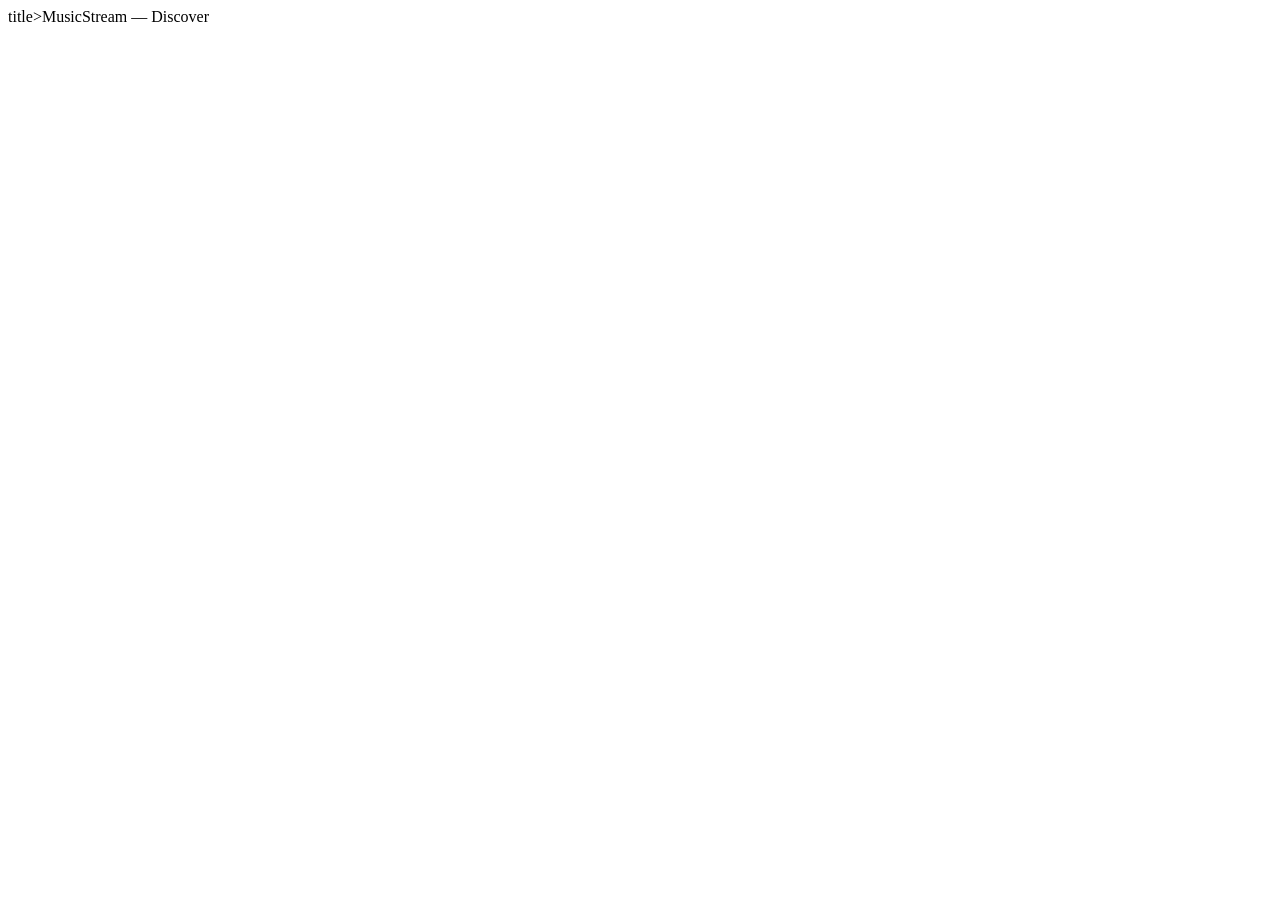
==== index.html @ ba30a706 "Feat: Estructura del head." ====
<!DOCTYPE html>
<html lang="en">
<head>
    <meta charset="UTF-8">
    <meta name="viewport" content="width=device-width, initial-scale=1.0">
    title>MusicStream — Discover</title>
    <link rel="preconnect" href="https://fonts.googleapis.com">
    <link href="https://fonts.googleapis.com/css2?family=Barlow:wght@400;600;700&family=DM+Sans:wght@400;500;600&display=swap" rel="stylesheet">
    <link rel="stylesheet" href="css/main.css">
    <link rel="stylesheet" href="css/layout.css">
    <link rel="stylesheet" href="css/components.css">
    <link rel="stylesheet" href="css/views/store.css">

    <meta name="description" content="Discover new music, albums, and artists on MusicStream. Explore curated playlists, trending tracks, and personalized recommendations to find your next favorite song.">
    <meta name="keywords" content="music discovery, new music, albums, artists, playlists, trending tracks, personalized recommendations">
    <meta name="author" content="Daniel Borja">
    
</head>
<body>
    
</body>
</html>
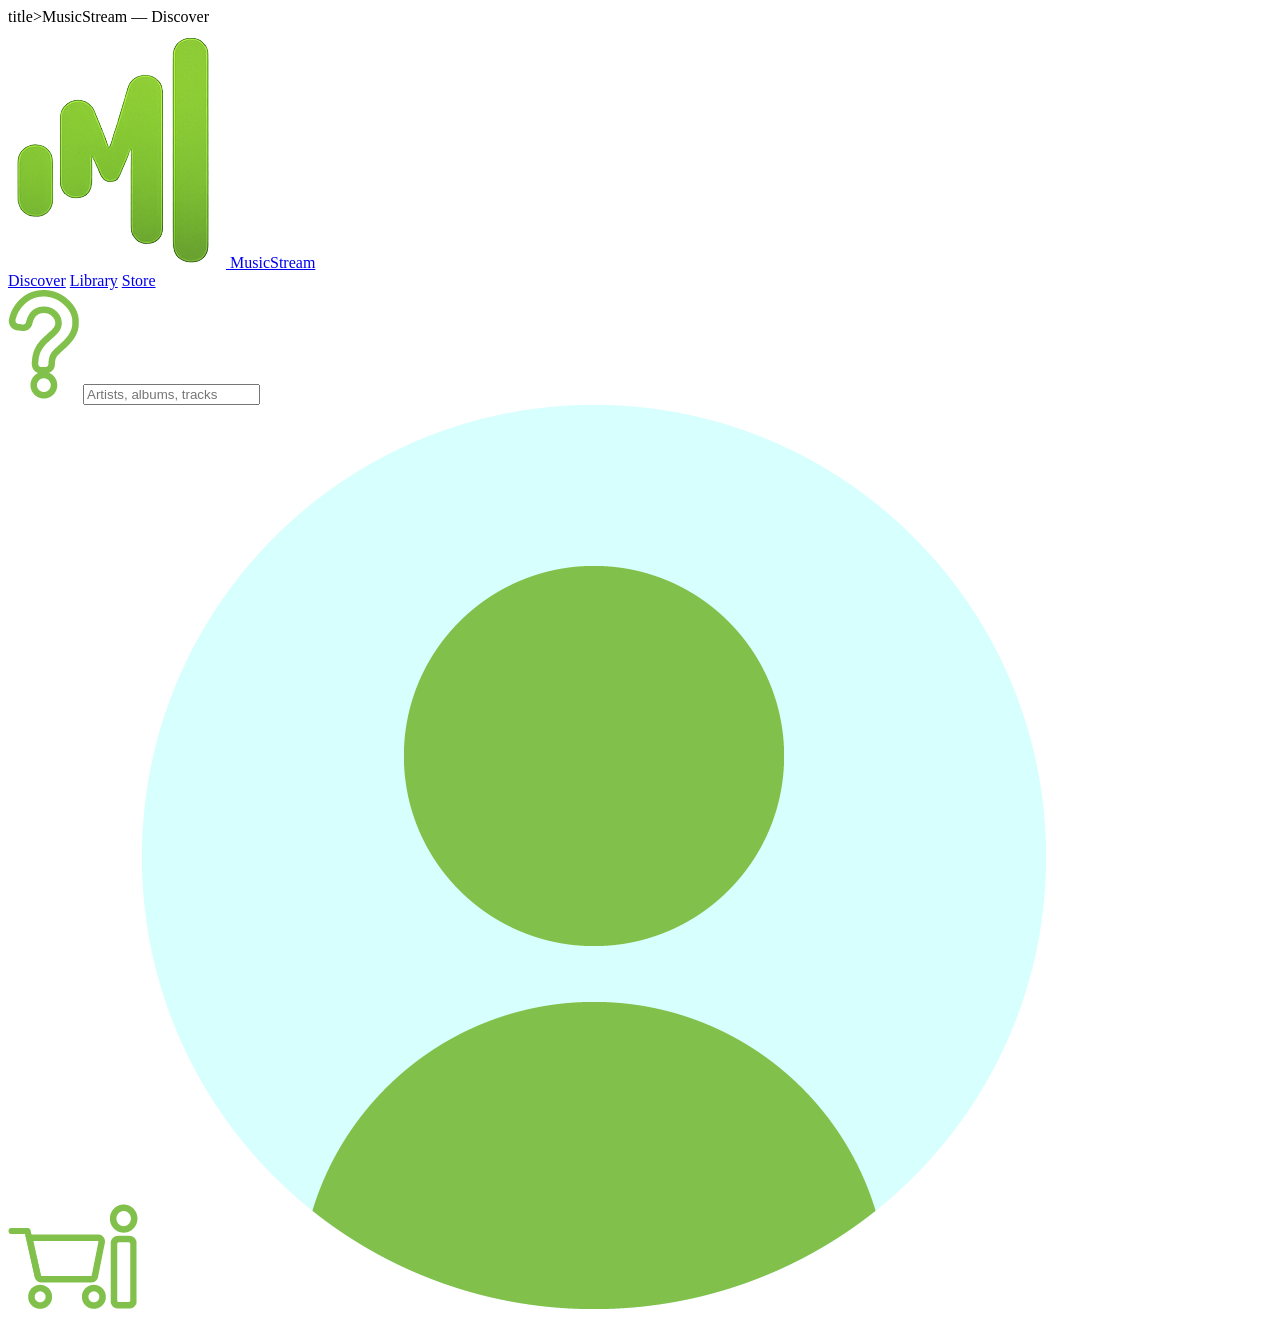
==== commit 183a2df7: "Feat: NavBar con links" ====
--- a/index.html
+++ b/index.html
@@ -14,9 +14,33 @@
     <meta name="description" content="Discover new music, albums, and artists on MusicStream. Explore curated playlists, trending tracks, and personalized recommendations to find your next favorite song.">
     <meta name="keywords" content="music discovery, new music, albums, artists, playlists, trending tracks, personalized recommendations">
     <meta name="author" content="Daniel Borja">
-    
+
 </head>
 <body>
     
+    <!-- NAVBAR -->
+    <header>
+    <nav class="navbar">
+      <a href="index.html" class="navbar-logo">
+        <img src="assets/img/logoMS.png" alt="MusicStream Logo">
+        MusicStream
+      </a>
+      <div class="navbar-links">
+        <a href="index.html" class="active">Discover</a>
+        <a href="album-detail.html">Library</a>
+        <a href="cart.html">Store</a>
+      </div>
+      <div class="navbar-actions">
+        <div class="search-bar">
+          <img src="assets/icons/NAV-SEARCH.png" alt="Search">
+          <input type="text" placeholder="Artists, albums, tracks">
+        </div>
+        <a href="cart.html"><img src="assets/icons/NAV-CART.png" alt="Cart"></a>
+        <img src="assets/icons/NAV-NOTIFICATION.png" alt="Notifications">
+        <img src="assets/img/PROFILEPICTURE.png" alt="Profile" class="avatar">
+      </div>
+    </nav>
+  </header>
+
 </body>
 </html>
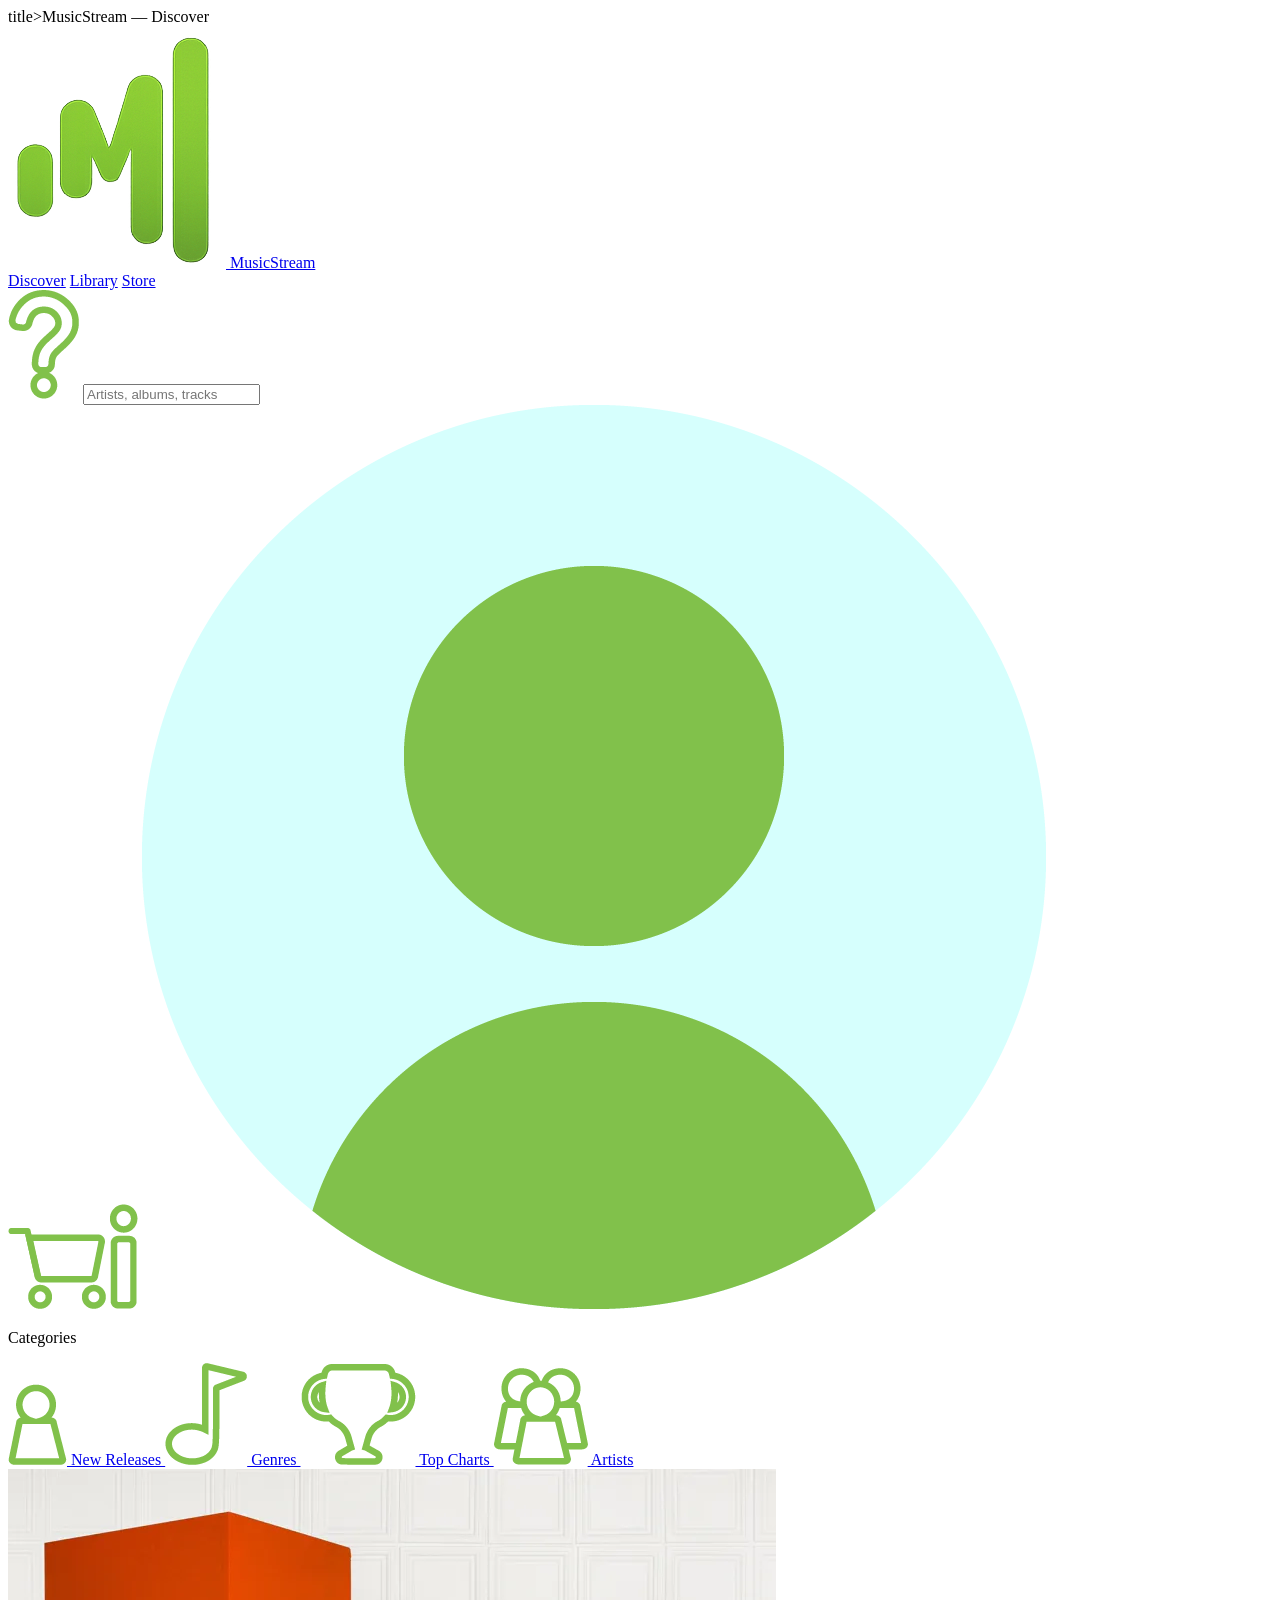
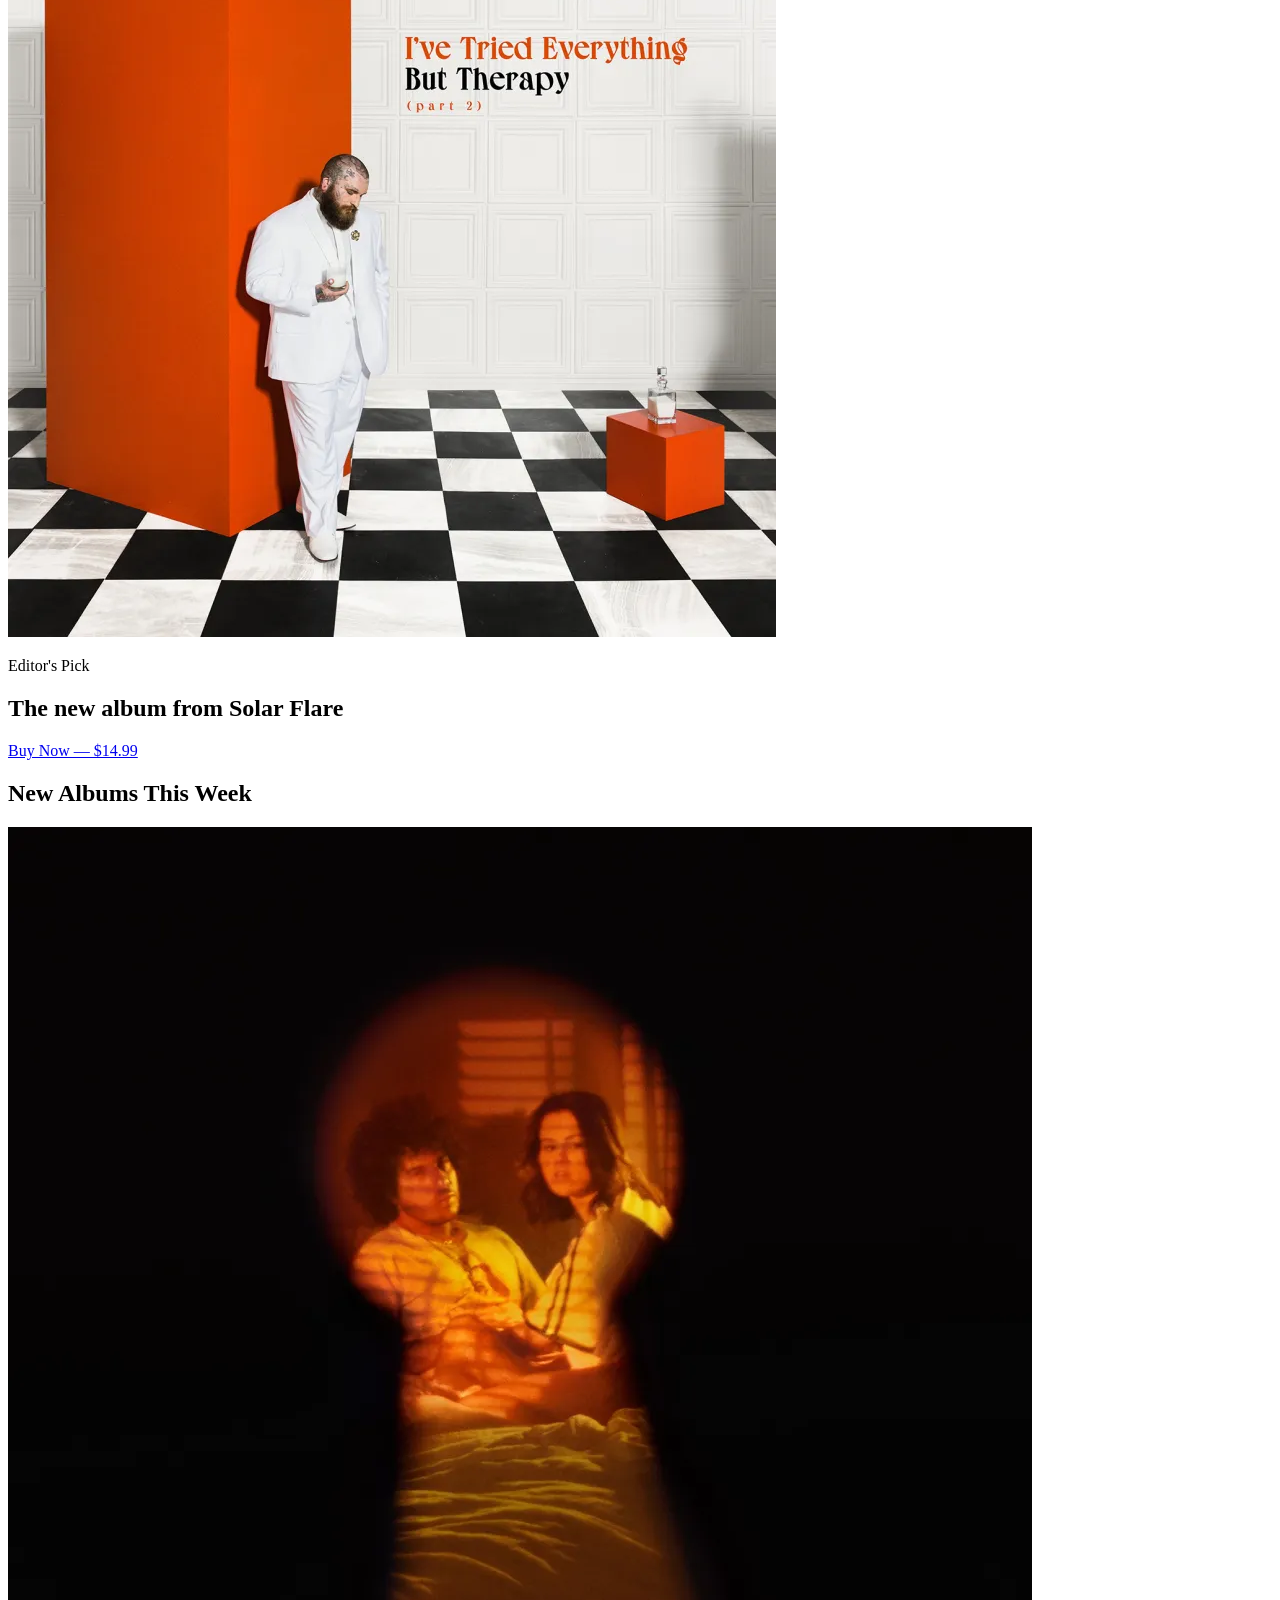
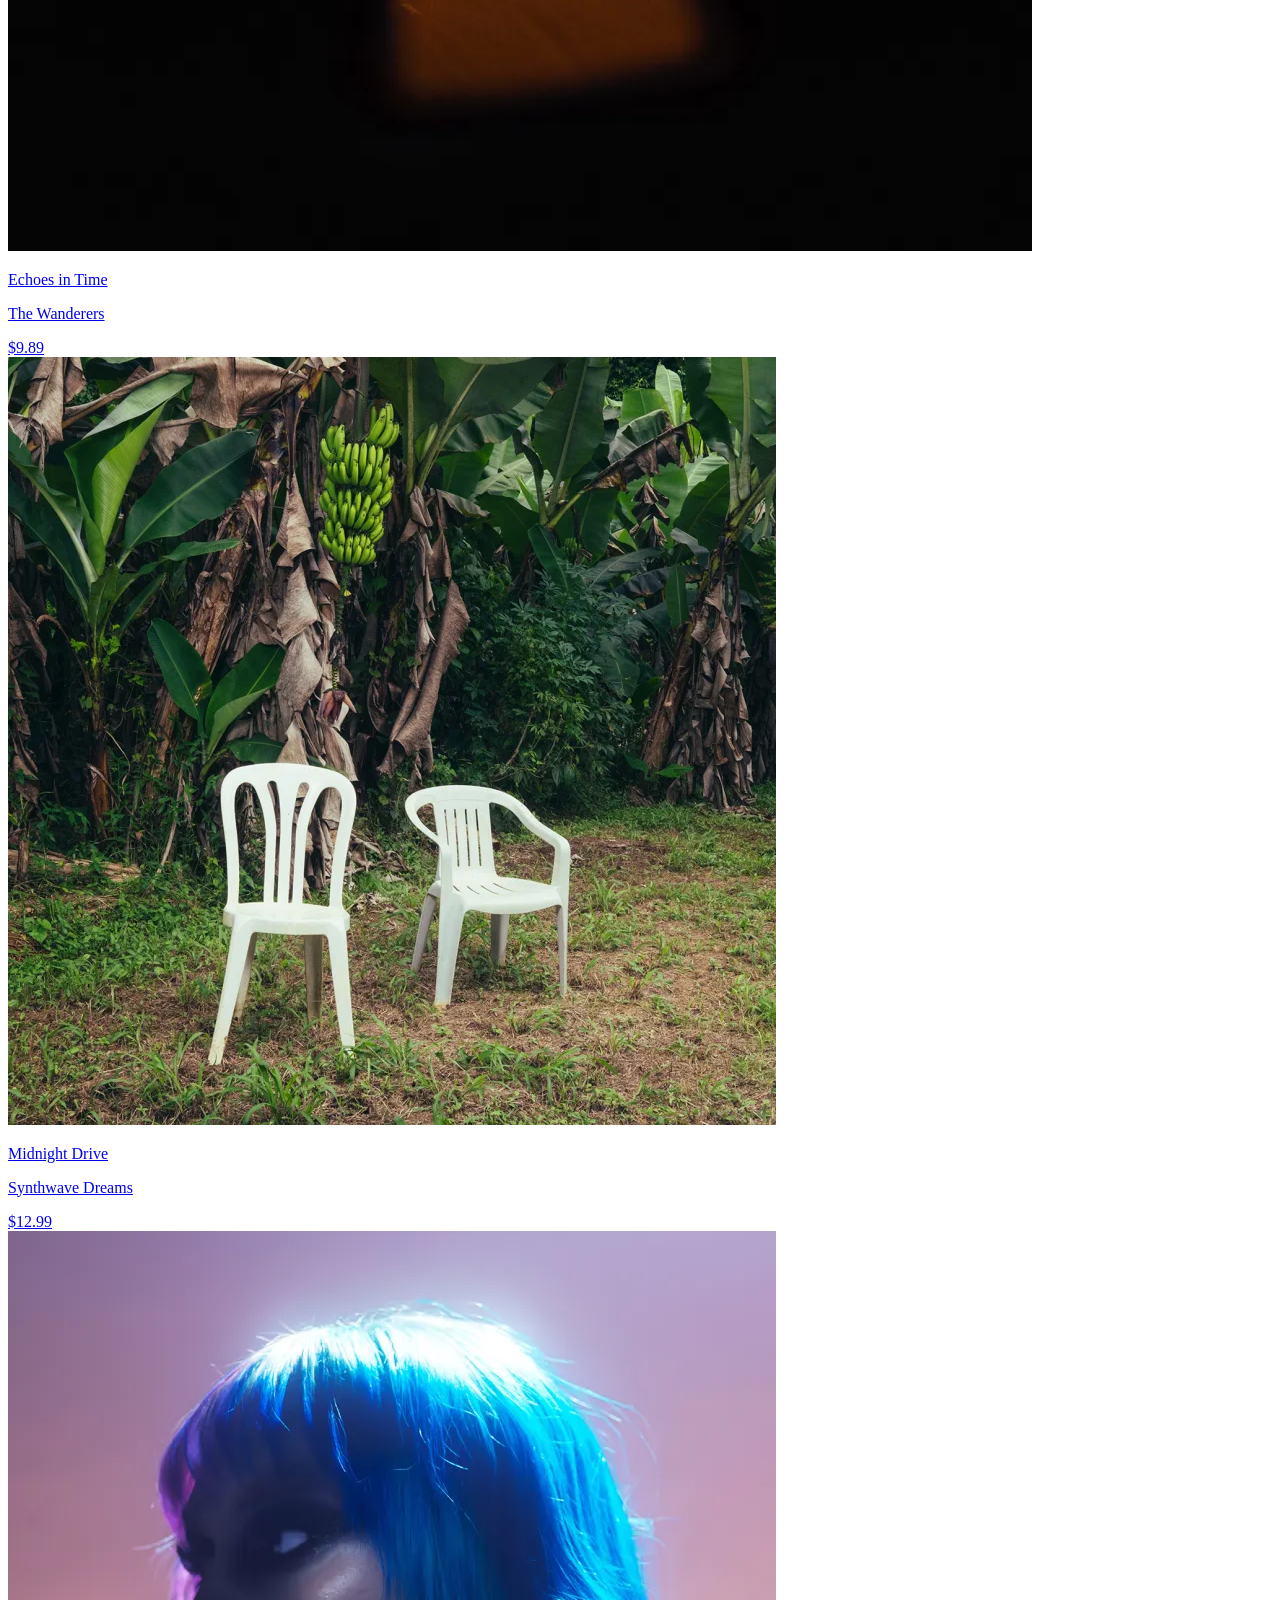
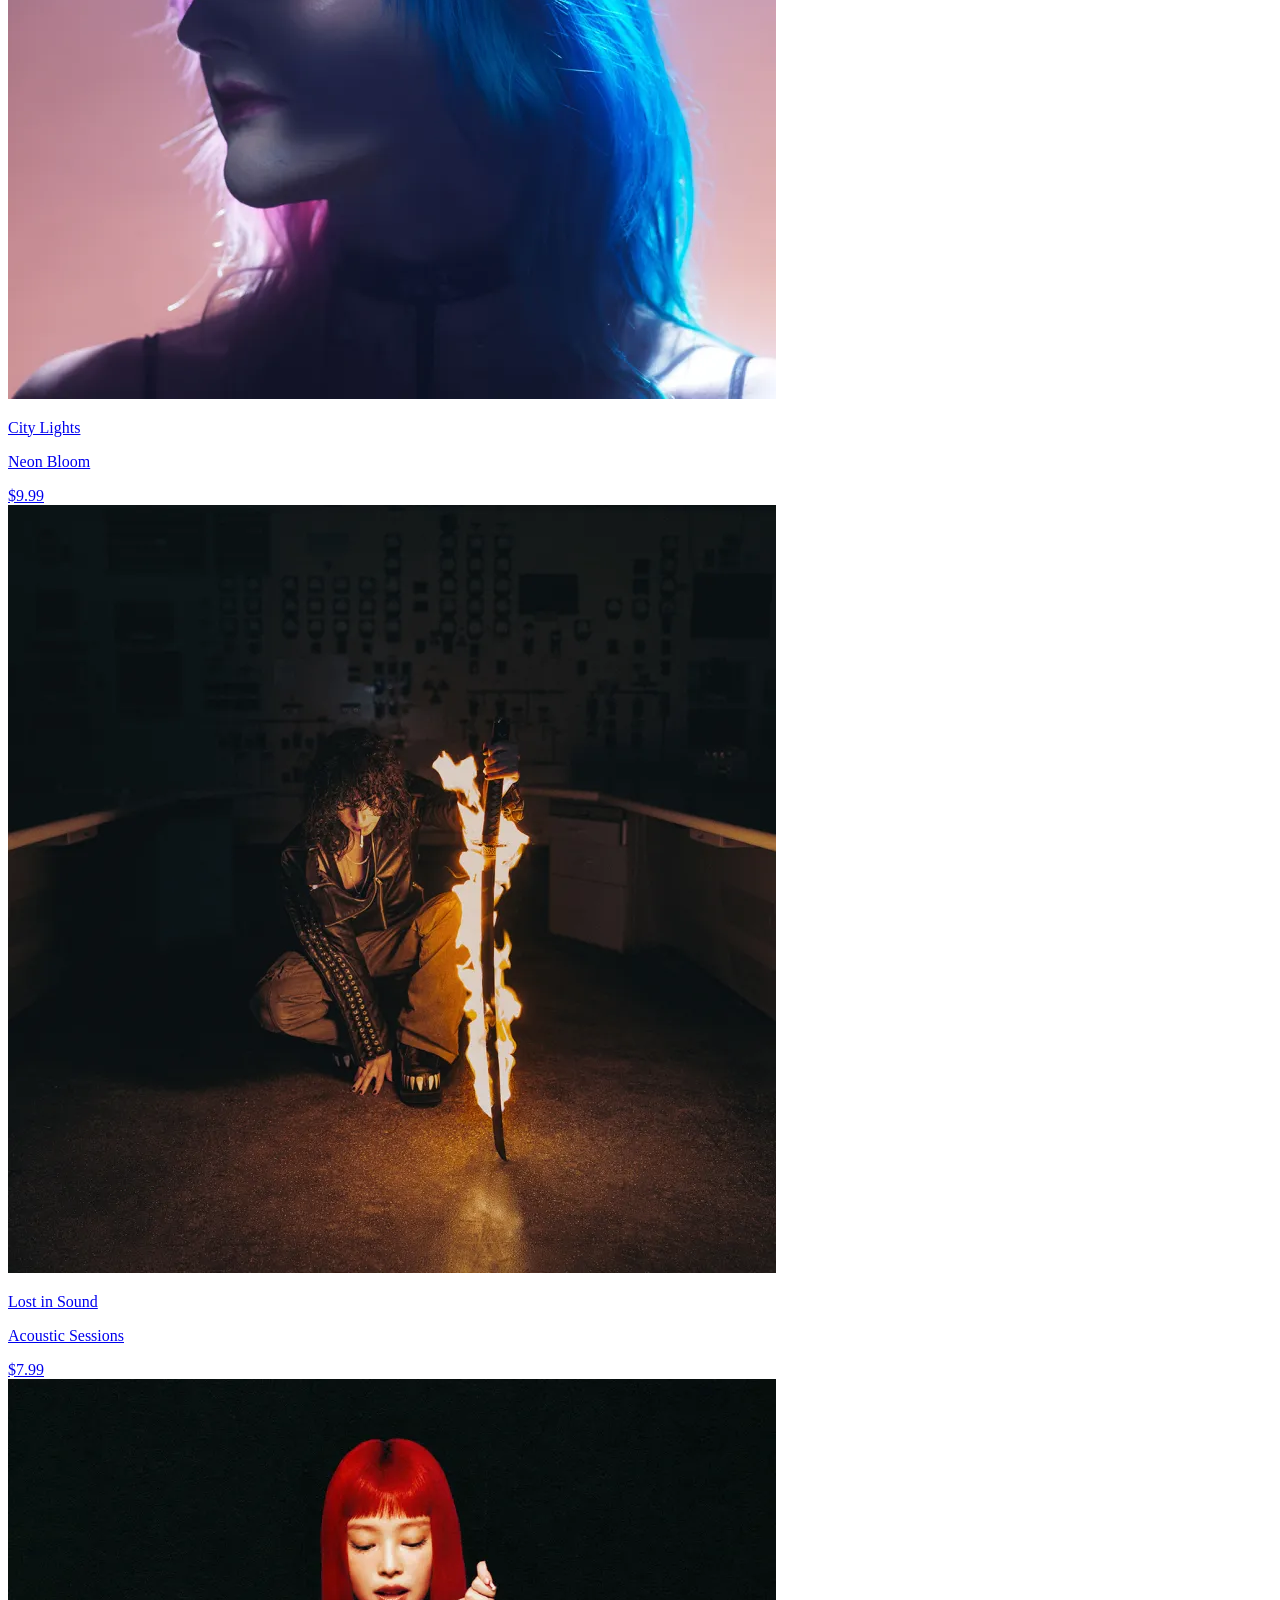
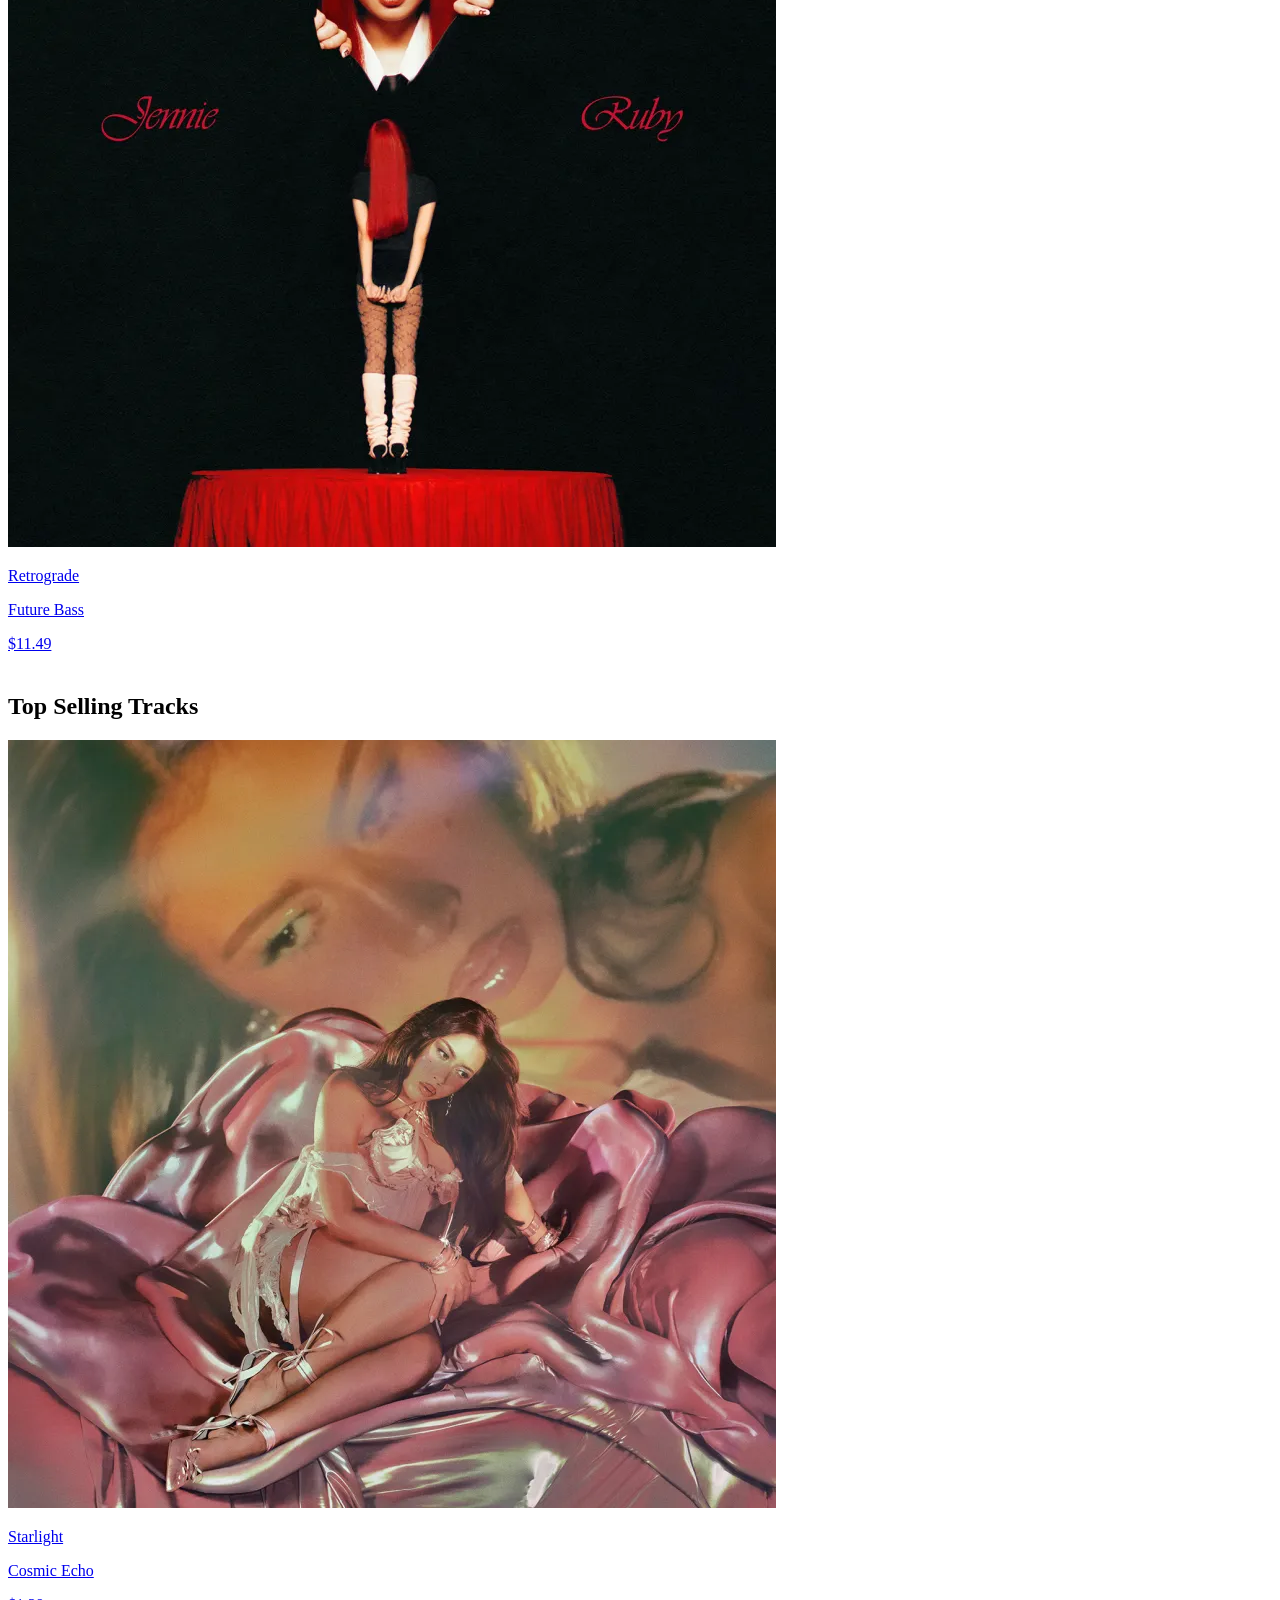
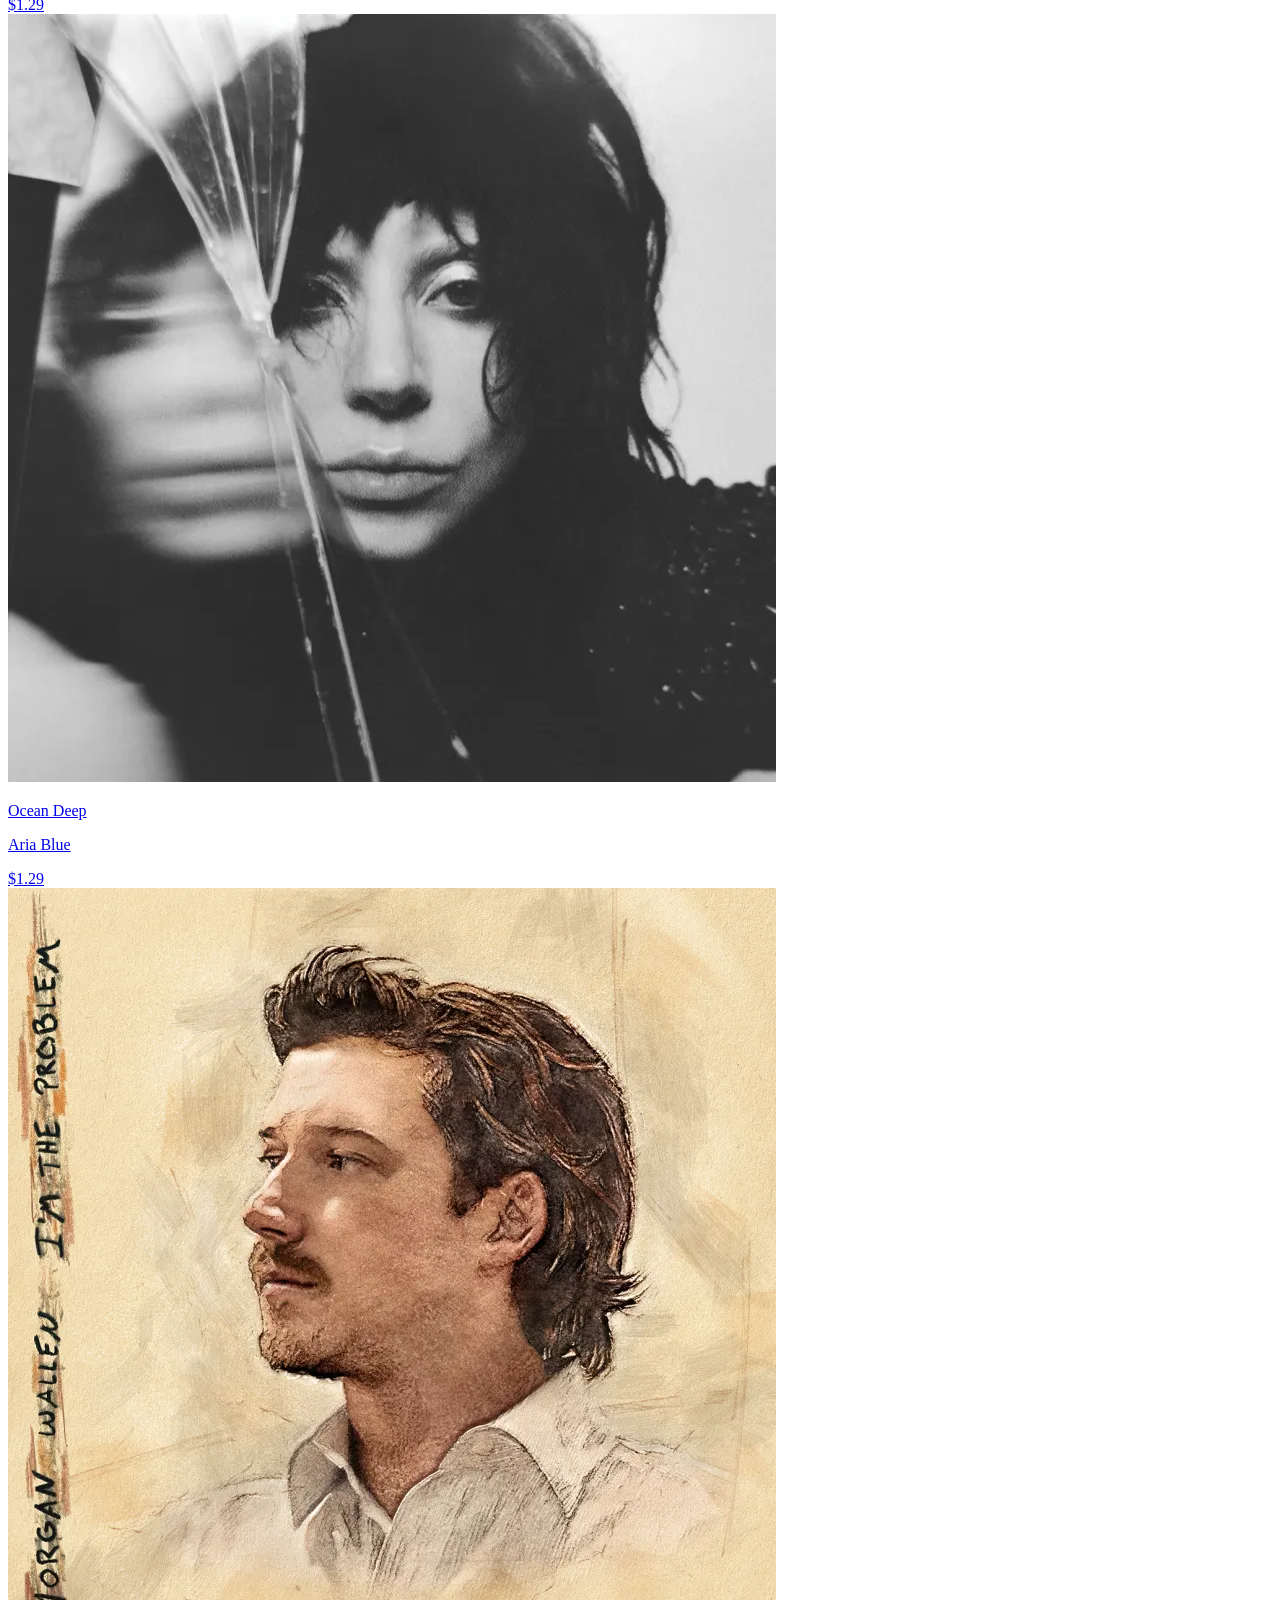
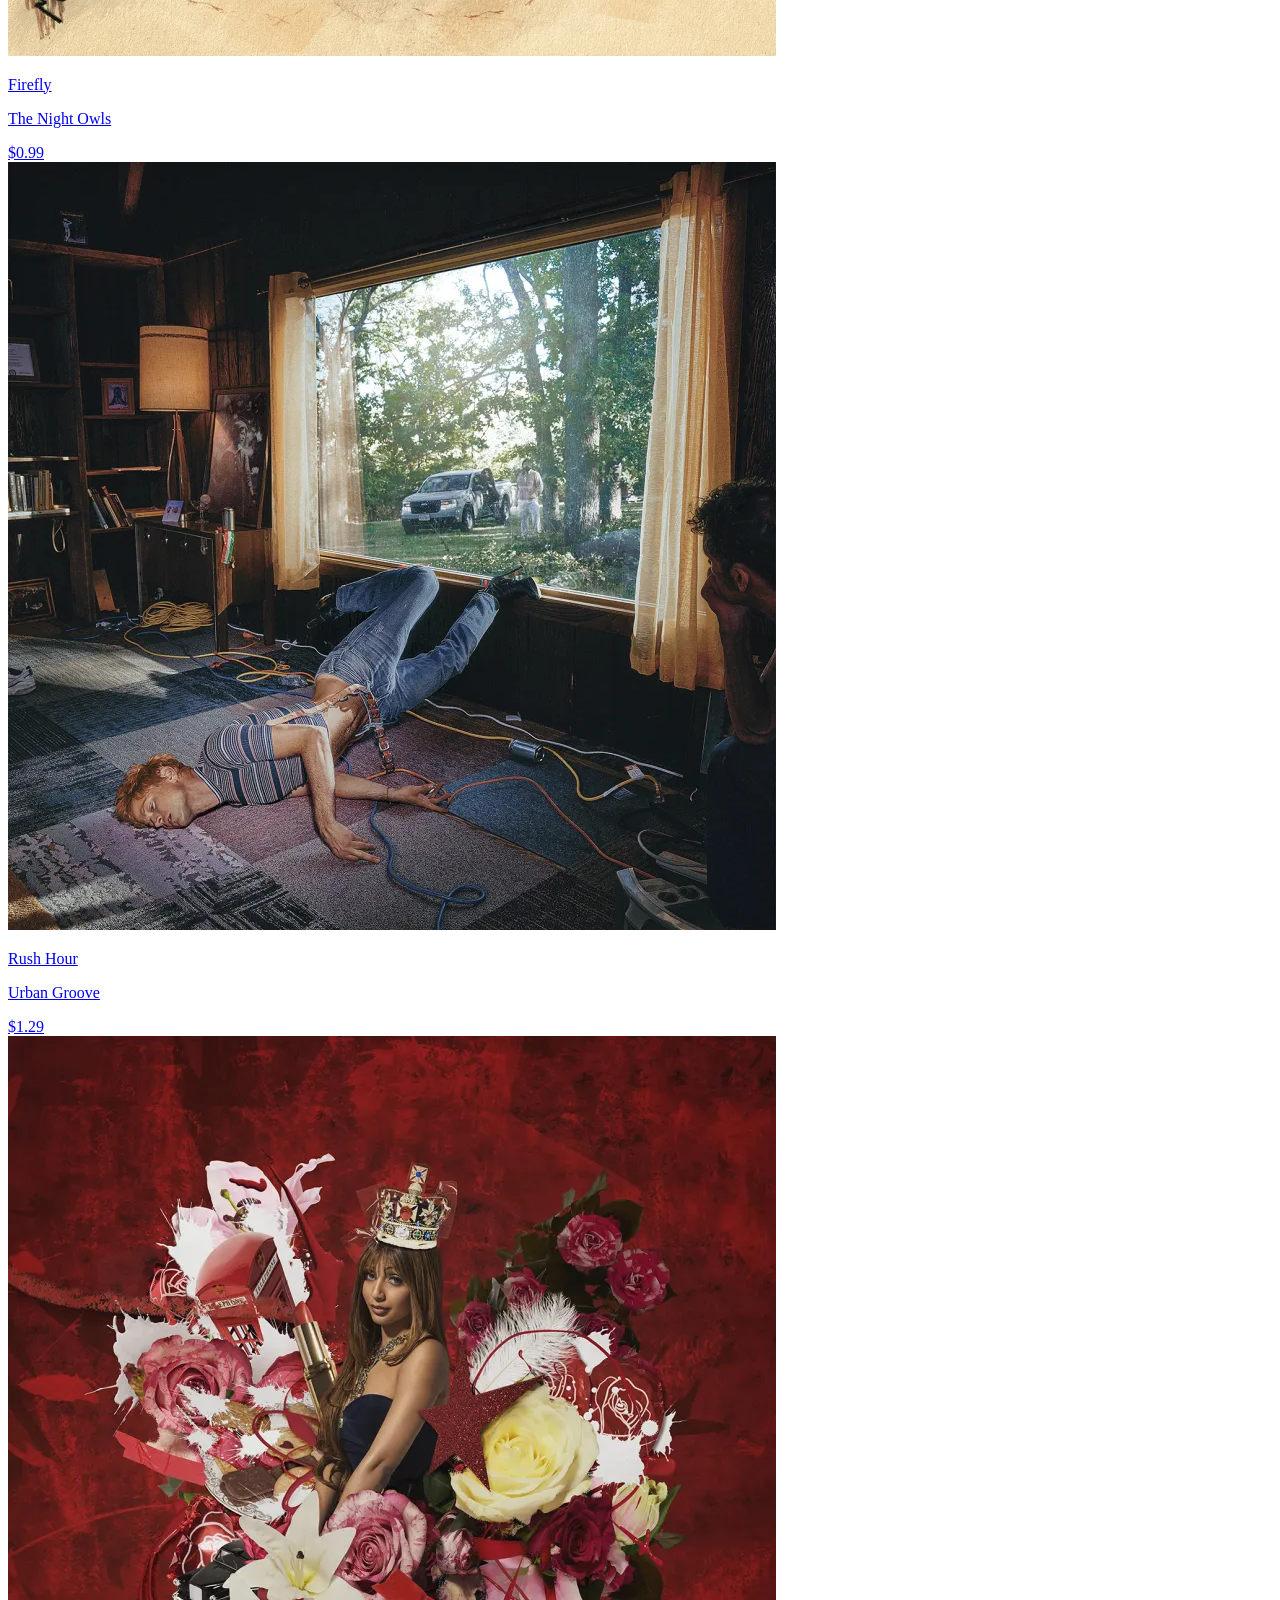
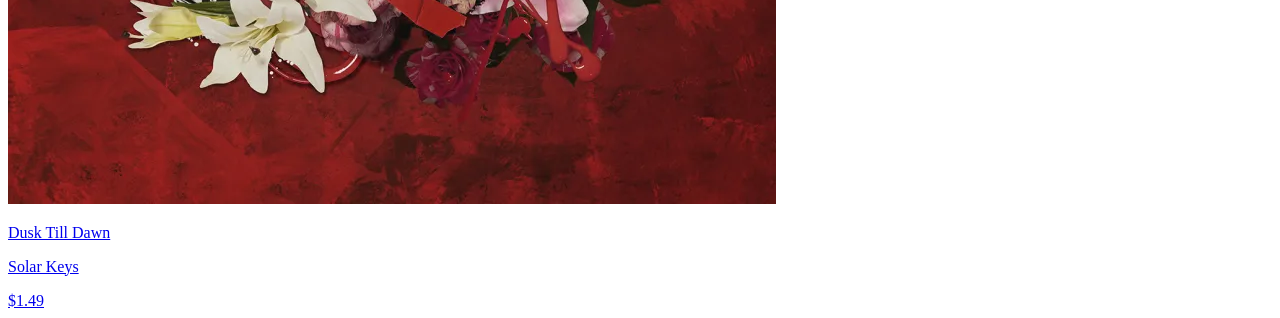
==== commit 13d1b714: "Feat: main content" ====
--- a/index.html
+++ b/index.html
@@ -40,7 +40,152 @@
         <img src="assets/img/PROFILEPICTURE.png" alt="Profile" class="avatar">
       </div>
     </nav>
-  </header>
+    </header>
 
+  <!-- PAGE WRAPPER -->
+  <div class="page-wrapper">
+
+    <!-- SIDEBAR -->
+    <aside class="sidebar">
+      <p class="sidebar-label">Categories</p>
+      <a href="index.html" class="sidebar-item active">
+        <img src="assets/icons/SIDE-NEW.png" alt="">
+        New Releases
+      </a>
+      <a href="album-detail.html" class="sidebar-item">
+        <img src="assets/icons/SIDE-GENRES.png">
+        Genres
+      </a>
+      <a href="player.html" class="sidebar-item">
+        <img src="assets/icons/SIDE-TOP.png">
+        Top Charts
+      </a>
+      <a href="cart.html" class="sidebar-item">
+        <img src="assets/icons/SIDE-ARTIST.png">
+        Artists
+      </a>
+    </aside>
+
+    <!-- MAIN CONTENT -->
+    <main class="page-content">
+
+      <!-- HERO BANNER -->
+      <section class="hero">
+        <img src="assets/img/cover-11.jpg" alt="Solar Flare" class="hero-bg-img">
+        <div class="hero-content">
+          <p class="hero-label">Editor's Pick</p>
+          <h1 class="hero-title">The new album from Solar Flare</h1>
+          <a href="album-detail.html" class="btn btn-primary">Buy Now — $14.99</a>
+        </div>
+      </section>
+
+      <!-- NEW ALBUMS THIS WEEK -->
+      <section>
+        <h2 class="section-title">New Albums This Week</h2>
+        <div class="albums-grid">
+
+          <a href="album-detail.html" class="album-card">
+            <img src="assets/img/cover-1.jpg" alt="Echoes in Time" class="album-card-cover">
+            <div class="album-card-info">
+              <p class="album-card-title">Echoes in Time</p>
+              <p class="album-card-artist">The Wanderers</p>
+              <span class="album-card-price">$9.89</span>
+            </div>
+          </a>
+
+          <a href="album-detail.html" class="album-card">
+            <img src="assets/img/cover-2.jpg" alt="Midnight Drive" class="album-card-cover">
+            <div class="album-card-info">
+              <p class="album-card-title">Midnight Drive</p>
+              <p class="album-card-artist">Synthwave Dreams</p>
+              <span class="album-card-price">$12.99</span>
+            </div>
+          </a>
+
+          <a href="album-detail.html" class="album-card">
+            <img src="assets/img/cover-3.jpg" alt="City Lights" class="album-card-cover">
+            <div class="album-card-info">
+              <p class="album-card-title">City Lights</p>
+              <p class="album-card-artist">Neon Bloom</p>
+              <span class="album-card-price">$9.99</span>
+            </div>
+          </a>
+
+          <a href="album-detail.html" class="album-card">
+            <img src="assets/img/cover-4.jpg" alt="Lost in Sound" class="album-card-cover">
+            <div class="album-card-info">
+              <p class="album-card-title">Lost in Sound</p>
+              <p class="album-card-artist">Acoustic Sessions</p>
+              <span class="album-card-price">$7.99</span>
+            </div>
+          </a>
+
+          <a href="album-detail.html" class="album-card">
+            <img src="assets/img/cover-5.jpg" alt="Retrograde" class="album-card-cover">
+            <div class="album-card-info">
+              <p class="album-card-title">Retrograde</p>
+              <p class="album-card-artist">Future Bass</p>
+              <span class="album-card-price">$11.49</span>
+            </div>
+          </a>
+
+        </div>
+      </section>
+
+      <!-- TOP SELLING TRACKS -->
+      <section style="margin-top: 40px;">
+        <h2 class="section-title">Top Selling Tracks</h2>
+        <div class="tracks-grid">
+
+          <a href="album-detail.html" class="album-card">
+            <img src="assets/img/cover-6.jpg" alt="Starlight" class="album-card-cover">
+            <div class="album-card-info">
+              <p class="album-card-title">Starlight</p>
+              <p class="album-card-artist">Cosmic Echo</p>
+              <span class="album-card-price">$1.29</span>
+            </div>
+          </a>
+
+          <a href="album-detail.html" class="album-card">
+            <img src="assets/img/cover-7.jpg" alt="Ocean Deep" class="album-card-cover">
+            <div class="album-card-info">
+              <p class="album-card-title">Ocean Deep</p>
+              <p class="album-card-artist">Aria Blue</p>
+              <span class="album-card-price">$1.29</span>
+            </div>
+          </a>
+
+          <a href="album-detail.html" class="album-card">
+            <img src="assets/img/cover-8.jpg" alt="Firefly" class="album-card-cover">
+            <div class="album-card-info">
+              <p class="album-card-title">Firefly</p>
+              <p class="album-card-artist">The Night Owls</p>
+              <span class="album-card-price">$0.99</span>
+            </div>
+          </a>
+
+          <a href="album-detail.html" class="album-card">
+            <img src="assets/img/cover-9.jpg" alt="Rush Hour" class="album-card-cover">
+            <div class="album-card-info">
+              <p class="album-card-title">Rush Hour</p>
+              <p class="album-card-artist">Urban Groove</p>
+              <span class="album-card-price">$1.29</span>
+            </div>
+          </a>
+
+          <a href="album-detail.html" class="album-card">
+            <img src="assets/img/cover-10.jpg" alt="Dusk Till Dawn" class="album-card-cover">
+            <div class="album-card-info">
+              <p class="album-card-title">Dusk Till Dawn</p>
+              <p class="album-card-artist">Solar Keys</p>
+              <span class="album-card-price">$1.49</span>
+            </div>
+          </a>
+
+        </div>
+      </section>
+
+    </main>
+  </div>
 </body>
 </html>
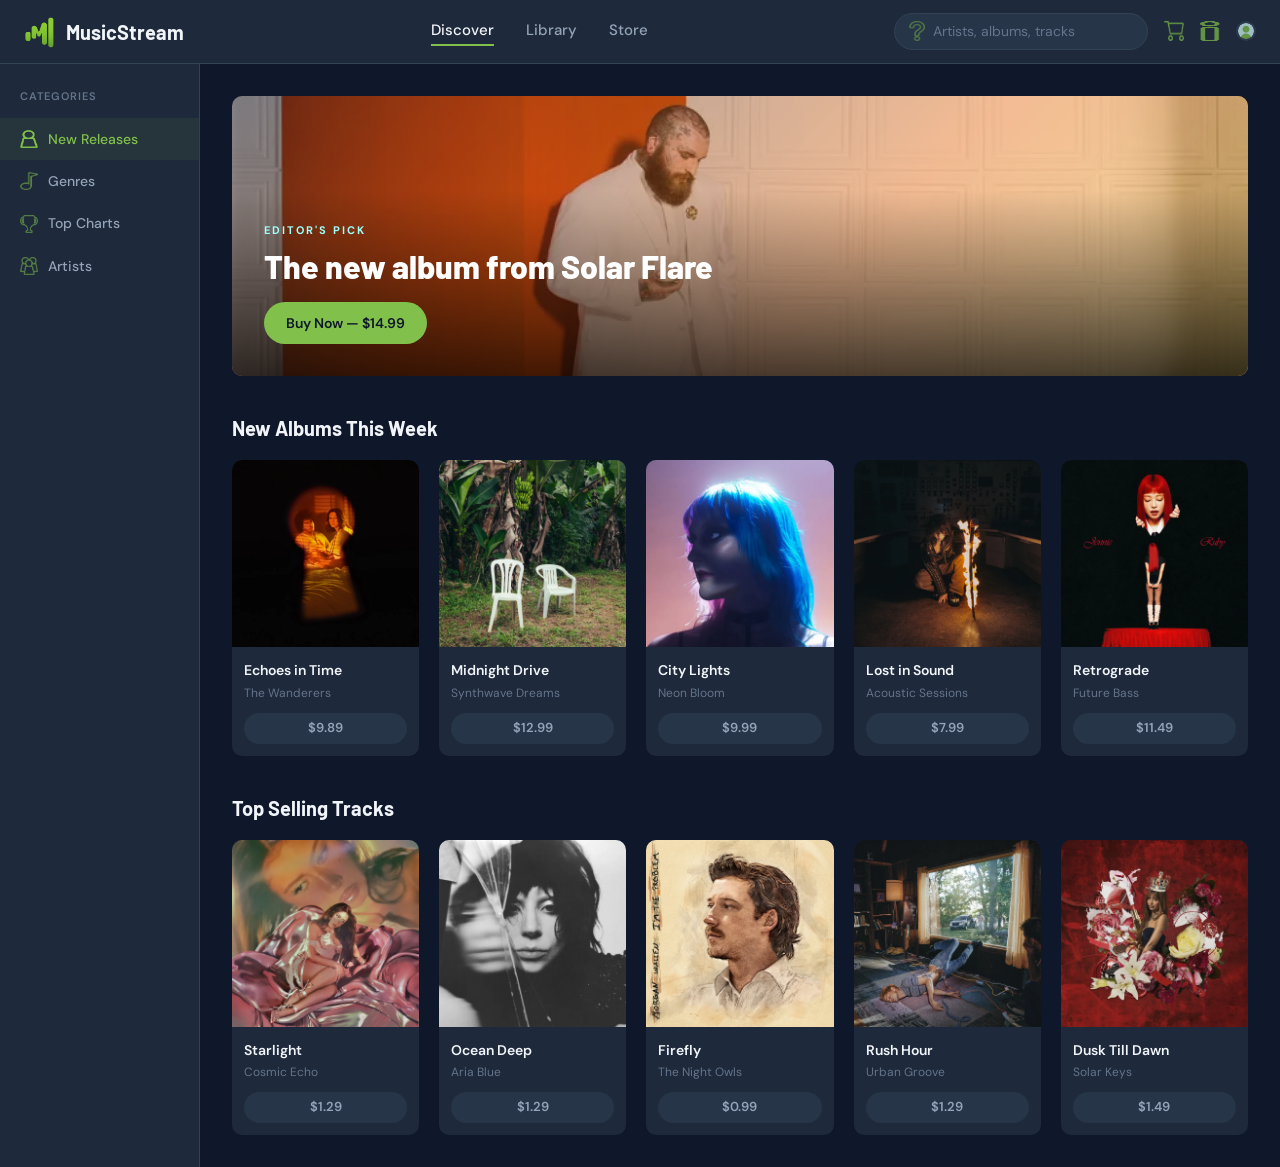
==== commit 9736ba96: "Feat: Correccion de textos, imagenes y extras." ====
--- a/index.html
+++ b/index.html
@@ -3,7 +3,7 @@
 <head>
     <meta charset="UTF-8">
     <meta name="viewport" content="width=device-width, initial-scale=1.0">
-    title>MusicStream — Discover</title>
+    <title>MusicStream — Discover</title>
     <link rel="preconnect" href="https://fonts.googleapis.com">
     <link href="https://fonts.googleapis.com/css2?family=Barlow:wght@400;600;700&family=DM+Sans:wght@400;500;600&display=swap" rel="stylesheet">
     <link rel="stylesheet" href="css/main.css">
--- a/css/main.css
+++ b/css/main.css
@@ -0,0 +1,56 @@
+:root {
+  --bg-main:       #0F172A;
+  --bg-card:       #1E293B;
+  --bg-elevated:   #273548;
+  --border:        #334155;
+
+  --green:         #81C14B;
+  --green-hover:   #6aad34;
+  --pink:          #FF3CC7;
+  --cyan:          #9CFFFA;
+
+  --text:          #F1F5F9;
+  --text-sub:      #94A3B8;
+  --text-muted:    #64748B;
+
+  --radius:        10px;
+  --radius-sm:     6px;
+  --radius-full:   9999px;
+}
+
+/* ===== RESET ===== */
+*, *::before, *::after { box-sizing: border-box; margin: 0; padding: 0; }
+ul, ol { list-style: none; }
+a { text-decoration: none; color: inherit; }
+img { display: block; max-width: 100%; }
+button { font: inherit; cursor: pointer; border: none; background: none; }
+input, select, textarea { font: inherit; border: none; outline: none; background: none; }
+html { scroll-behavior: smooth; }
+
+/* ===== BASE ===== */
+body {
+  font-family: 'DM Sans', sans-serif;
+  font-size: 15px;
+  color: var(--text);
+  background: var(--bg-main);
+  line-height: 1.6;
+  overflow-x: hidden;
+  -webkit-font-smoothing: antialiased;
+}
+
+h1, h2, h3, h4 {
+  font-family: 'Barlow', sans-serif;
+  font-weight: 700;
+  line-height: 1.2;
+}
+
+p { color: var(--text-sub); }
+small { font-size: 12px; color: var(--text-muted); }
+
+/* ===== SCROLLBAR ===== */
+::-webkit-scrollbar { width: 5px; }
+::-webkit-scrollbar-track { background: var(--bg-main); }
+::-webkit-scrollbar-thumb { background: var(--border); border-radius: 99px; }
+::-webkit-scrollbar-thumb:hover { background: var(--green); }
+
+::selection { background: rgba(129,193,75,0.25); }
--- a/css/layout.css
+++ b/css/layout.css
@@ -0,0 +1,188 @@
+/* ===== NAVBAR ===== */
+.navbar {
+  display: flex;
+  align-items: center;
+  justify-content: space-between;
+  padding: 0 24px;
+  height: 64px;
+  background: var(--bg-card);
+  border-bottom: 1px solid var(--border);
+  position: sticky;
+  top: 0;
+  z-index: 100;
+}
+
+.navbar-logo {
+  display: flex;
+  align-items: center;
+  gap: 10px;
+  font-family: 'Barlow', sans-serif;
+  font-size: 20px;
+  font-weight: 700;
+  color: var(--text);
+}
+
+.navbar-logo img {
+  width: 32px;
+  height: 32px;
+}
+
+.navbar-links {
+  display: flex;
+  gap: 32px;
+}
+
+.navbar-links a {
+  color: var(--text-sub);
+  font-size: 15px;
+  font-weight: 500;
+  transition: color 0.2s;
+}
+
+.navbar-links a:hover,
+.navbar-links a.active {
+  color: var(--text);
+}
+
+.navbar-links a.active {
+  border-bottom: 2px solid var(--green);
+  padding-bottom: 2px;
+}
+
+.navbar-actions {
+  display: flex;
+  align-items: center;
+  gap: 16px;
+}
+
+.navbar-actions img {
+  width: 20px;
+  height: 20px;
+  opacity: 0.7;
+  cursor: pointer;
+  transition: opacity 0.2s;
+}
+
+.navbar-actions img:hover { opacity: 1; }
+
+.search-bar {
+  display: flex;
+  align-items: center;
+  gap: 8px;
+  background: var(--bg-elevated);
+  border: 1px solid var(--border);
+  border-radius: var(--radius-full);
+  padding: 6px 14px;
+}
+
+.search-bar img { width: 16px; opacity: 0.5; }
+
+.search-bar input {
+  width: 200px;
+  color: var(--text);
+  font-size: 14px;
+}
+
+.search-bar input::placeholder { color: var(--text-muted); }
+
+.avatar {
+  width: 36px;
+  height: 36px;
+  border-radius: 50%;
+  object-fit: cover;
+  cursor: pointer;
+  border: 2px solid var(--border);
+}
+
+/* ===== SIDEBAR ===== */
+.sidebar {
+  width: 200px;
+  min-height: calc(100vh - 64px);
+  background: var(--bg-card);
+  border-right: 1px solid var(--border);
+  padding: 24px 0;
+  flex-shrink: 0;
+}
+
+.sidebar-label {
+  font-size: 11px;
+  font-weight: 600;
+  letter-spacing: 1px;
+  text-transform: uppercase;
+  color: var(--text-muted);
+  padding: 0 20px;
+  margin-bottom: 12px;
+}
+
+.sidebar-item {
+  display: flex;
+  align-items: center;
+  gap: 10px;
+  padding: 10px 20px;
+  color: var(--text-sub);
+  font-size: 14px;
+  font-weight: 500;
+  cursor: pointer;
+  transition: all 0.2s;
+}
+
+.sidebar-item:hover {
+  background: var(--bg-elevated);
+  color: var(--text);
+}
+
+.sidebar-item.active {
+  color: var(--green);
+  background: rgba(129, 193, 75, 0.08);
+}
+
+.sidebar-item img {
+  width: 18px;
+  height: 18px;
+  opacity: 0.6;
+}
+
+.sidebar-item.active img,
+.sidebar-item:hover img {
+  opacity: 1;
+}
+
+/* ===== PAGE LAYOUT ===== */
+.page-wrapper {
+  display: flex;
+}
+
+.page-content {
+  flex: 1;
+  padding: 32px;
+  min-width: 0;
+}
+
+/* ===== BREADCRUMB ===== */
+.breadcrumb {
+  display: flex;
+  align-items: center;
+  gap: 8px;
+  font-size: 13px;
+  color: var(--text-muted);
+  margin-bottom: 24px;
+}
+
+.breadcrumb a:hover { color: var(--green); }
+.breadcrumb span { color: var(--text-sub); }
+
+/* ===== SECTION TITLE ===== */
+.section-title {
+  font-size: 20px;
+  font-weight: 700;
+  color: var(--text);
+  margin-bottom: 20px;
+}
+
+/* ===== RESPONSIVE ===== */
+@media (max-width: 768px) {
+  .sidebar { display: none; }
+  .page-content { padding: 16px; }
+  .navbar-links { display: none; }
+  .search-bar input { width: 120px; }
+}
--- a/css/components.css
+++ b/css/components.css
@@ -0,0 +1,354 @@
+.btn {
+  display: inline-flex;
+  align-items: center;
+  justify-content: center;
+  gap: 8px;
+  padding: 10px 22px;
+  border-radius: var(--radius-full);
+  font-size: 14px;
+  font-weight: 600;
+  cursor: pointer;
+  transition: all 0.2s;
+  white-space: nowrap;
+}
+
+.btn-primary {
+  background: var(--green);
+  color: #0F172A;
+}
+.btn-primary:hover { background: var(--green-hover); }
+
+.btn-outline {
+  background: transparent;
+  border: 1px solid var(--border);
+  color: var(--text-sub);
+}
+.btn-outline:hover {
+  border-color: var(--text-sub);
+  color: var(--text);
+}
+
+.btn-ghost {
+  background: var(--bg-elevated);
+  color: var(--text-sub);
+}
+.btn-ghost:hover { color: var(--text); }
+
+.btn-danger {
+  background: transparent;
+  color: #EF4444;
+  border: 1px solid #EF4444;
+}
+.btn-danger:hover { background: rgba(239,68,68,0.1); }
+
+.btn img {
+  width: 16px;
+  height: 16px;
+}
+
+/* ===== CARDS ===== */
+.card {
+  background: var(--bg-card);
+  border-radius: var(--radius);
+  border: 1px solid var(--border);
+  overflow: hidden;
+  transition: all 0.2s;
+}
+
+.card:hover {
+  border-color: var(--green);
+  transform: translateY(-2px);
+}
+
+/* ALBUMES TAMAÑO BASE MEDIANO 1 A 10 */
+.album-card {
+  background: var(--bg-card);
+  border-radius: var(--radius);
+  overflow: hidden;
+  cursor: pointer;
+  transition: transform 0.2s;
+}
+
+.album-card:hover { transform: translateY(-3px); }
+
+.album-card-cover {
+  width: 100%;
+  aspect-ratio: 1;
+  object-fit: cover;
+}
+
+.album-card-info {
+  padding: 12px;
+}
+
+.album-card-title {
+  font-size: 14px;
+  font-weight: 600;
+  color: var(--text);
+  margin-bottom: 2px;
+  white-space: nowrap;
+  overflow: hidden;
+  text-overflow: ellipsis;
+}
+
+.album-card-artist {
+  font-size: 12px;
+  color: var(--text-muted);
+  margin-bottom: 10px;
+}
+
+.album-card-price {
+  display: block;
+  text-align: center;
+  background: var(--bg-elevated);
+  color: var(--text-sub);
+  border-radius: var(--radius-full);
+  padding: 5px 0;
+  font-size: 13px;
+  font-weight: 600;
+}
+
+.album-card:hover .album-card-price {
+  background: var(--green);
+  color: #0F172A;
+}
+
+/* GRID */
+.albums-grid {
+  display: grid;
+  grid-template-columns: repeat(auto-fill, minmax(160px, 1fr));
+  gap: 20px;
+}
+
+.tracks-grid {
+  display: grid;
+  grid-template-columns: repeat(auto-fill, minmax(160px, 1fr));
+  gap: 20px;
+}
+
+@media (max-width: 768px) {
+  .albums-grid,
+  .tracks-grid {
+    grid-template-columns: repeat(2, 1fr);
+    gap: 12px;
+  }
+}
+
+/* INPUTS */
+.input {
+  width: 100%;
+  background: var(--bg-elevated);
+  border: 1px solid var(--border);
+  border-radius: var(--radius-sm);
+  padding: 10px 14px;
+  color: var(--text);
+  font-size: 14px;
+  transition: border-color 0.2s;
+}
+
+.input:focus { border-color: var(--green); }
+.input::placeholder { color: var(--text-muted); }
+
+.input-group {
+  display: flex;
+  flex-direction: column;
+  gap: 6px;
+  margin-bottom: 16px;
+}
+
+.input-label {
+  font-size: 13px;
+  font-weight: 600;
+  color: var(--text-sub);
+}
+
+.input-row {
+  display: grid;
+  grid-template-columns: 1fr 1fr;
+  gap: 12px;
+}
+
+@media (max-width: 500px) {
+  .input-row { grid-template-columns: 1fr; }
+}
+
+/* TRACKLIST TABLE */
+.tracklist {
+  width: 100%;
+}
+
+.tracklist-header {
+  display: grid;
+  grid-template-columns: 32px 1fr 1fr 60px;
+  padding: 8px 12px;
+  border-bottom: 1px solid var(--border);
+  font-size: 12px;
+  color: var(--text-muted);
+  text-transform: uppercase;
+  letter-spacing: 0.5px;
+}
+
+.tracklist-row {
+  display: grid;
+  grid-template-columns: 32px 1fr 1fr 60px;
+  padding: 10px 12px;
+  border-radius: var(--radius-sm);
+  align-items: center;
+  cursor: pointer;
+  transition: background 0.15s;
+}
+
+/* TRACKLIST EXPERIENCES */
+.tracklist-row:hover { background: var(--bg-elevated); }
+.tracklist-row .track-num { color: var(--text-muted); font-size: 13px; }
+.tracklist-row .track-title { font-size: 14px; font-weight: 500; color: var(--text); }
+.tracklist-row .track-artist { font-size: 13px; color: var(--text-muted); }
+.tracklist-row .track-duration { font-size: 13px; color: var(--text-muted); text-align: right; }
+
+/* TABS */
+.tabs {
+  display: flex;
+  gap: 0;
+  border-bottom: 1px solid var(--border);
+  margin-bottom: 20px;
+}
+
+.tab {
+  padding: 10px 20px;
+  font-size: 14px;
+  font-weight: 500;
+  color: var(--text-muted);
+  cursor: pointer;
+  border-bottom: 2px solid transparent;
+  transition: all 0.2s;
+}
+
+.tab:hover { color: var(--text); }
+.tab.active {
+  color: var(--green);
+  border-bottom-color: var(--green);
+}
+
+/* BADGES */
+.badge {
+  display: inline-block;
+  padding: 3px 10px;
+  border-radius: var(--radius-full);
+  font-size: 11px;
+  font-weight: 600;
+  background: var(--bg-elevated);
+  color: var(--text-sub);
+}
+
+.badge-green { background: rgba(129,193,75,0.15); color: var(--green); }
+.badge-pink  { background: rgba(255,60,199,0.15); color: var(--pink); }
+.badge-cyan  { background: rgba(156,255,250,0.15); color: var(--cyan); }
+
+/* DIVIDER */
+.divider {
+  height: 1px;
+  background: var(--border);
+  margin: 20px 0;
+}
+
+/* STORE FIRST PURCHASE */
+.order-summary {
+  background: var(--bg-card);
+  border: 1px solid var(--border);
+  border-radius: var(--radius);
+  padding: 24px;
+}
+
+.order-summary-title {
+  font-size: 16px;
+  font-weight: 700;
+  margin-bottom: 20px;
+}
+
+.order-row {
+  display: flex;
+  justify-content: space-between;
+  font-size: 14px;
+  color: var(--text-sub);
+  margin-bottom: 10px;
+}
+
+.order-row.total {
+  font-size: 16px;
+  font-weight: 700;
+  color: var(--text);
+  border-top: 1px solid var(--border);
+  padding-top: 12px;
+  margin-top: 4px;
+}
+
+/* CART CHECKOUT PRE AND POST */
+.cart-item {
+  display: flex;
+  align-items: center;
+  gap: 16px;
+  background: var(--bg-card);
+  border: 1px solid var(--border);
+  border-radius: var(--radius);
+  padding: 16px;
+  margin-bottom: 12px;
+}
+
+.cart-item-cover {
+  width: 60px;
+  height: 60px;
+  border-radius: var(--radius-sm);
+  object-fit: cover;
+  flex-shrink: 0;
+}
+
+.cart-item-info { flex: 1; min-width: 0; }
+.cart-item-title { font-size: 15px; font-weight: 600; color: var(--text); }
+.cart-item-artist { font-size: 13px; color: var(--text-muted); }
+.cart-item-format { font-size: 12px; color: var(--text-muted); }
+
+.cart-item-qty {
+  display: flex;
+  align-items: center;
+  gap: 10px;
+}
+
+.qty-btn {
+  width: 28px;
+  height: 28px;
+  border-radius: 50%;
+  background: var(--bg-elevated);
+  border: 1px solid var(--border);
+  display: flex;
+  align-items: center;
+  justify-content: center;
+  cursor: pointer;
+  font-size: 16px;
+  color: var(--text);
+  transition: background 0.2s;
+}
+.qty-btn img { width: 14px; height: 14px; }
+.qty-btn:hover { background: var(--border); }
+
+.qty-num {
+  font-size: 15px;
+  font-weight: 600;
+  min-width: 20px;
+  text-align: center;
+}
+
+.cart-item-price {
+  font-size: 16px;
+  font-weight: 700;
+  color: var(--text);
+  min-width: 64px;
+  text-align: right;
+}
+
+.cart-item-delete {
+  opacity: 0.5;
+  cursor: pointer;
+  transition: opacity 0.2s;
+}
+.cart-item-delete:hover { opacity: 1; }
+.cart-item-delete img { width: 18px; }
--- a/css/views/store.css
+++ b/css/views/store.css
@@ -0,0 +1,47 @@
+.hero {
+  position: relative;
+  border-radius: var(--radius);
+  overflow: hidden;
+  height: 280px;
+  margin-bottom: 40px;
+  background: linear-gradient(135deg, #1a1a2e 0%, #f97316 60%, #fbbf24 100%);
+}
+
+.hero-content {
+  position: absolute;
+  bottom: 0;
+  left: 0;
+  right: 0;
+  padding: 32px;
+  background: linear-gradient(to top, rgba(0,0,0,0.7) 0%, transparent 100%);
+}
+
+.hero-label {
+  font-size: 11px;
+  font-weight: 700;
+  letter-spacing: 2px;
+  text-transform: uppercase;
+  color: var(--cyan);
+  margin-bottom: 8px;
+}
+
+.hero-title {
+  font-size: 32px;
+  font-weight: 800;
+  color: #fff;
+  margin-bottom: 16px;
+}
+
+.hero-bg-img {
+  position: absolute;
+  inset: 0;
+  width: 100%;
+  height: 100%;
+  object-fit: cover;
+  opacity: 0.6;
+}
+
+@media (max-width: 768px) {
+  .hero { height: 200px; }
+  .hero-title { font-size: 22px; }
+}
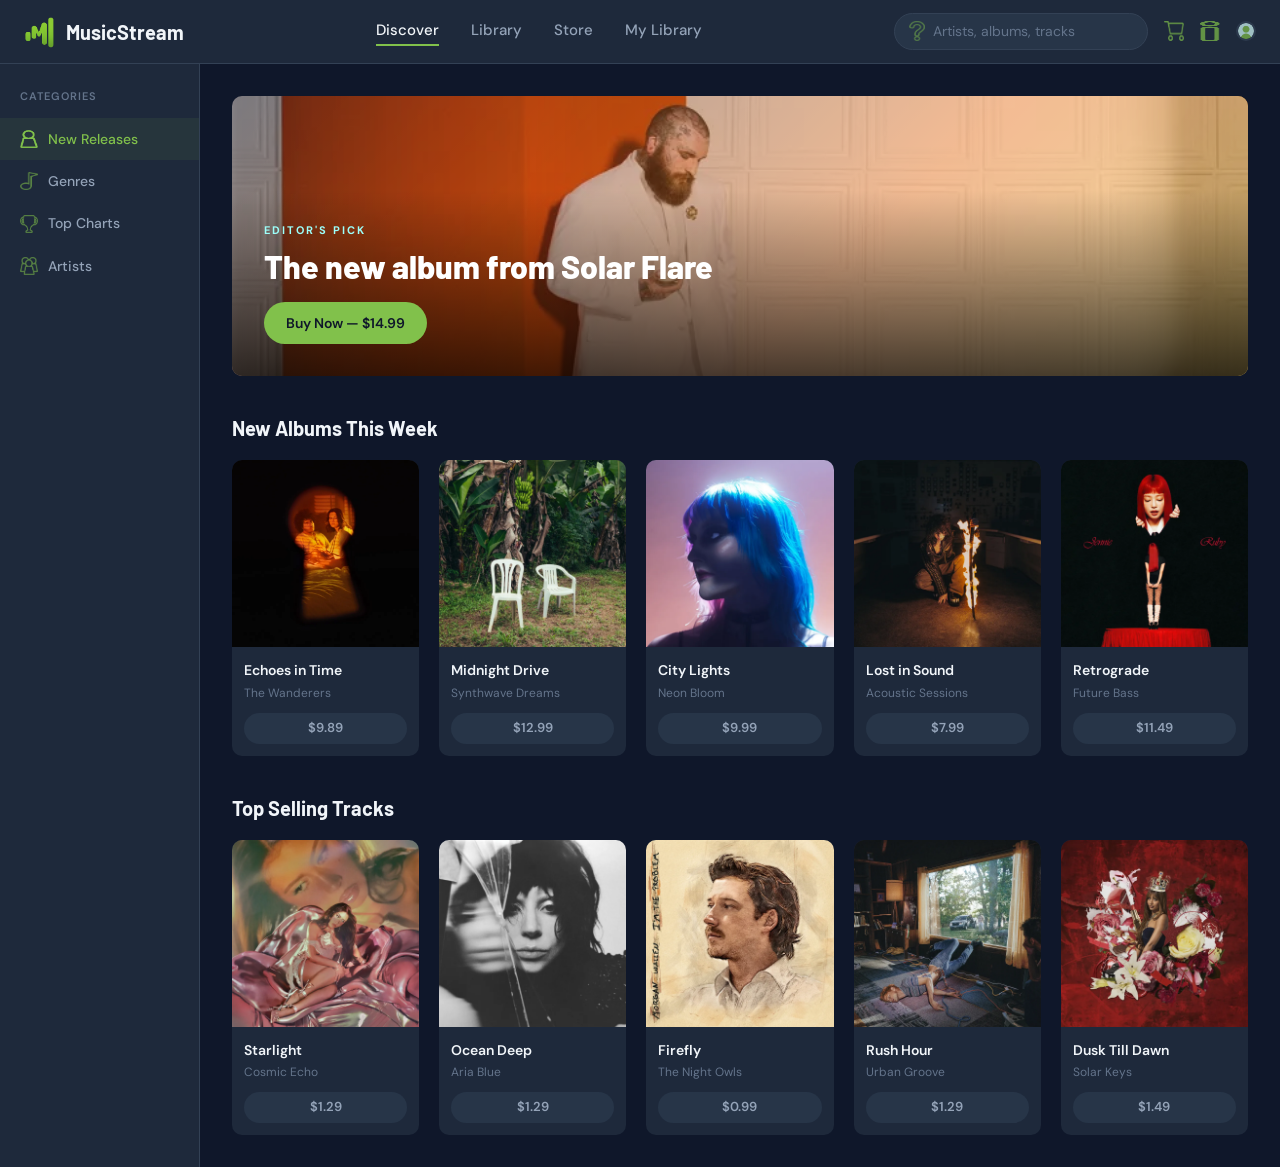
==== commit af4216f8: "Feat: Creacion de pagina, navegadores y actualizacion de links." ====
--- a/index.html
+++ b/index.html
@@ -1,191 +1,198 @@
-<!DOCTYPE html>
-<html lang="en">
-<head>
-    <meta charset="UTF-8">
-    <meta name="viewport" content="width=device-width, initial-scale=1.0">
-    <title>MusicStream — Discover</title>
-    <link rel="preconnect" href="https://fonts.googleapis.com">
-    <link href="https://fonts.googleapis.com/css2?family=Barlow:wght@400;600;700&family=DM+Sans:wght@400;500;600&display=swap" rel="stylesheet">
-    <link rel="stylesheet" href="css/main.css">
-    <link rel="stylesheet" href="css/layout.css">
-    <link rel="stylesheet" href="css/components.css">
-    <link rel="stylesheet" href="css/views/store.css">
-
-    <meta name="description" content="Discover new music, albums, and artists on MusicStream. Explore curated playlists, trending tracks, and personalized recommendations to find your next favorite song.">
-    <meta name="keywords" content="music discovery, new music, albums, artists, playlists, trending tracks, personalized recommendations">
-    <meta name="author" content="Daniel Borja">
-
-</head>
-<body>
-    
-    <!-- NAVBAR -->
-    <header>
-    <nav class="navbar">
-      <a href="index.html" class="navbar-logo">
-        <img src="assets/img/logoMS.png" alt="MusicStream Logo">
-        MusicStream
-      </a>
-      <div class="navbar-links">
-        <a href="index.html" class="active">Discover</a>
-        <a href="album-detail.html">Library</a>
-        <a href="cart.html">Store</a>
-      </div>
-      <div class="navbar-actions">
-        <div class="search-bar">
-          <img src="assets/icons/NAV-SEARCH.png" alt="Search">
-          <input type="text" placeholder="Artists, albums, tracks">
-        </div>
-        <a href="cart.html"><img src="assets/icons/NAV-CART.png" alt="Cart"></a>
-        <img src="assets/icons/NAV-NOTIFICATION.png" alt="Notifications">
-        <img src="assets/img/PROFILEPICTURE.png" alt="Profile" class="avatar">
-      </div>
-    </nav>
-    </header>
-
-  <!-- PAGE WRAPPER -->
-  <div class="page-wrapper">
-
-    <!-- SIDEBAR -->
-    <aside class="sidebar">
-      <p class="sidebar-label">Categories</p>
-      <a href="index.html" class="sidebar-item active">
-        <img src="assets/icons/SIDE-NEW.png" alt="">
-        New Releases
-      </a>
-      <a href="album-detail.html" class="sidebar-item">
-        <img src="assets/icons/SIDE-GENRES.png">
-        Genres
-      </a>
-      <a href="player.html" class="sidebar-item">
-        <img src="assets/icons/SIDE-TOP.png">
-        Top Charts
-      </a>
-      <a href="cart.html" class="sidebar-item">
-        <img src="assets/icons/SIDE-ARTIST.png">
-        Artists
-      </a>
-    </aside>
-
-    <!-- MAIN CONTENT -->
-    <main class="page-content">
-
-      <!-- HERO BANNER -->
-      <section class="hero">
-        <img src="assets/img/cover-11.jpg" alt="Solar Flare" class="hero-bg-img">
-        <div class="hero-content">
-          <p class="hero-label">Editor's Pick</p>
-          <h1 class="hero-title">The new album from Solar Flare</h1>
-          <a href="album-detail.html" class="btn btn-primary">Buy Now — $14.99</a>
-        </div>
-      </section>
-
-      <!-- NEW ALBUMS THIS WEEK -->
-      <section>
-        <h2 class="section-title">New Albums This Week</h2>
-        <div class="albums-grid">
-
-          <a href="album-detail.html" class="album-card">
-            <img src="assets/img/cover-1.jpg" alt="Echoes in Time" class="album-card-cover">
-            <div class="album-card-info">
-              <p class="album-card-title">Echoes in Time</p>
-              <p class="album-card-artist">The Wanderers</p>
-              <span class="album-card-price">$9.89</span>
-            </div>
-          </a>
-
-          <a href="album-detail.html" class="album-card">
-            <img src="assets/img/cover-2.jpg" alt="Midnight Drive" class="album-card-cover">
-            <div class="album-card-info">
-              <p class="album-card-title">Midnight Drive</p>
-              <p class="album-card-artist">Synthwave Dreams</p>
-              <span class="album-card-price">$12.99</span>
-            </div>
-          </a>
-
-          <a href="album-detail.html" class="album-card">
-            <img src="assets/img/cover-3.jpg" alt="City Lights" class="album-card-cover">
-            <div class="album-card-info">
-              <p class="album-card-title">City Lights</p>
-              <p class="album-card-artist">Neon Bloom</p>
-              <span class="album-card-price">$9.99</span>
-            </div>
-          </a>
-
-          <a href="album-detail.html" class="album-card">
-            <img src="assets/img/cover-4.jpg" alt="Lost in Sound" class="album-card-cover">
-            <div class="album-card-info">
-              <p class="album-card-title">Lost in Sound</p>
-              <p class="album-card-artist">Acoustic Sessions</p>
-              <span class="album-card-price">$7.99</span>
-            </div>
-          </a>
-
-          <a href="album-detail.html" class="album-card">
-            <img src="assets/img/cover-5.jpg" alt="Retrograde" class="album-card-cover">
-            <div class="album-card-info">
-              <p class="album-card-title">Retrograde</p>
-              <p class="album-card-artist">Future Bass</p>
-              <span class="album-card-price">$11.49</span>
-            </div>
-          </a>
-
-        </div>
-      </section>
-
-      <!-- TOP SELLING TRACKS -->
-      <section style="margin-top: 40px;">
-        <h2 class="section-title">Top Selling Tracks</h2>
-        <div class="tracks-grid">
-
-          <a href="album-detail.html" class="album-card">
-            <img src="assets/img/cover-6.jpg" alt="Starlight" class="album-card-cover">
-            <div class="album-card-info">
-              <p class="album-card-title">Starlight</p>
-              <p class="album-card-artist">Cosmic Echo</p>
-              <span class="album-card-price">$1.29</span>
-            </div>
-          </a>
-
-          <a href="album-detail.html" class="album-card">
-            <img src="assets/img/cover-7.jpg" alt="Ocean Deep" class="album-card-cover">
-            <div class="album-card-info">
-              <p class="album-card-title">Ocean Deep</p>
-              <p class="album-card-artist">Aria Blue</p>
-              <span class="album-card-price">$1.29</span>
-            </div>
-          </a>
-
-          <a href="album-detail.html" class="album-card">
-            <img src="assets/img/cover-8.jpg" alt="Firefly" class="album-card-cover">
-            <div class="album-card-info">
-              <p class="album-card-title">Firefly</p>
-              <p class="album-card-artist">The Night Owls</p>
-              <span class="album-card-price">$0.99</span>
-            </div>
-          </a>
-
-          <a href="album-detail.html" class="album-card">
-            <img src="assets/img/cover-9.jpg" alt="Rush Hour" class="album-card-cover">
-            <div class="album-card-info">
-              <p class="album-card-title">Rush Hour</p>
-              <p class="album-card-artist">Urban Groove</p>
-              <span class="album-card-price">$1.29</span>
-            </div>
-          </a>
-
-          <a href="album-detail.html" class="album-card">
-            <img src="assets/img/cover-10.jpg" alt="Dusk Till Dawn" class="album-card-cover">
-            <div class="album-card-info">
-              <p class="album-card-title">Dusk Till Dawn</p>
-              <p class="album-card-artist">Solar Keys</p>
-              <span class="album-card-price">$1.49</span>
-            </div>
-          </a>
-
-        </div>
-      </section>
-
-    </main>
-  </div>
-</body>
+<!DOCTYPE html>
+<html lang="en">
+<head>
+    <meta charset="UTF-8">
+    <meta name="viewport" content="width=device-width, initial-scale=1.0">
+    <title>MusicStream — Discover</title>
+    <link rel="preconnect" href="https://fonts.googleapis.com">
+    <link href="https://fonts.googleapis.com/css2?family=Barlow:wght@400;600;700&family=DM+Sans:wght@400;500;600&display=swap" rel="stylesheet">
+    <link rel="stylesheet" href="css/main.css">
+    <link rel="stylesheet" href="css/layout.css">
+    <link rel="stylesheet" href="css/components.css">
+    <link rel="stylesheet" href="css/views/store.css">
+
+    <meta name="description" content="Discover new music, albums, and artists on MusicStream. Explore curated playlists, trending tracks, and personalized recommendations to find your next favorite song.">
+    <meta name="keywords" content="music discovery, new music, albums, artists, playlists, trending tracks, personalized recommendations">
+    <meta name="author" content="Daniel Borja">
+
+    <link rel="icon" type="image/png" href="/assets/favicon/favicon-96x96.png" sizes="96x96" />
+    <link rel="icon" type="image/svg+xml" href="/assets/favicon/favicon.svg" />
+    <link rel="shortcut icon" href="/assets/favicon/favicon.ico" />
+    <link rel="apple-touch-icon" sizes="180x180" href="/assets/favicon/apple-touch-icon.png" />
+    <link rel="manifest" href="/assets/favicon/site.webmanifest" />
+
+</head>
+<body>
+    
+    <!-- NAVBAR -->
+    <header>
+    <nav class="navbar">
+      <a href="index.html" class="navbar-logo">
+        <img src="assets/img/logoMS.png" alt="MusicStream Logo">
+        MusicStream
+      </a>
+      <div class="navbar-links">
+        <a href="index.html" class="active">Discover</a>
+        <a href="album-detail.html">Library</a>
+        <a href="cart.html">Store</a>
+        <a href="favorites.html">My Library</a>
+      </div>
+      <div class="navbar-actions">
+        <div class="search-bar">
+          <img src="assets/icons/NAV-SEARCH.png" alt="Search">
+          <input type="text" placeholder="Artists, albums, tracks">
+        </div>
+        <a href="cart.html"><img src="assets/icons/NAV-CART.png" alt="Cart"></a>
+        <img src="assets/icons/NAV-NOTIFICATION.png" alt="Notifications">
+        <img src="assets/img/PROFILEPICTURE.png" alt="Profile" class="avatar">
+      </div>
+    </nav>
+    </header>
+
+  <!-- PAGE WRAPPER -->
+  <div class="page-wrapper">
+
+    <!-- SIDEBAR -->
+    <aside class="sidebar">
+      <p class="sidebar-label">Categories</p>
+      <a href="index.html" class="sidebar-item active">
+        <img src="assets/icons/SIDE-NEW.png" alt="">
+        New Releases
+      </a>
+      <a href="album-detail.html" class="sidebar-item">
+        <img src="assets/icons/SIDE-GENRES.png">
+        Genres
+      </a>
+      <a href="player.html" class="sidebar-item">
+        <img src="assets/icons/SIDE-TOP.png">
+        Top Charts
+      </a>
+      <a href="cart.html" class="sidebar-item">
+        <img src="assets/icons/SIDE-ARTIST.png">
+        Artists
+      </a>
+    </aside>
+
+    <!-- MAIN CONTENT -->
+    <main class="page-content">
+
+      <!-- HERO BANNER -->
+      <section class="hero">
+        <img src="assets/img/cover-11.jpg" alt="Solar Flare" class="hero-bg-img">
+        <div class="hero-content">
+          <p class="hero-label">Editor's Pick</p>
+          <h1 class="hero-title">The new album from Solar Flare</h1>
+          <a href="album-detail.html" class="btn btn-primary">Buy Now — $14.99</a>
+        </div>
+      </section>
+
+      <!-- NEW ALBUMS THIS WEEK -->
+      <section>
+        <h2 class="section-title">New Albums This Week</h2>
+        <div class="albums-grid">
+
+          <a href="album-detail.html" class="album-card">
+            <img src="assets/img/cover-1.jpg" alt="Echoes in Time" class="album-card-cover">
+            <div class="album-card-info">
+              <p class="album-card-title">Echoes in Time</p>
+              <p class="album-card-artist">The Wanderers</p>
+              <span class="album-card-price">$9.89</span>
+            </div>
+          </a>
+
+          <a href="album-detail.html" class="album-card">
+            <img src="assets/img/cover-2.jpg" alt="Midnight Drive" class="album-card-cover">
+            <div class="album-card-info">
+              <p class="album-card-title">Midnight Drive</p>
+              <p class="album-card-artist">Synthwave Dreams</p>
+              <span class="album-card-price">$12.99</span>
+            </div>
+          </a>
+
+          <a href="album-detail.html" class="album-card">
+            <img src="assets/img/cover-3.jpg" alt="City Lights" class="album-card-cover">
+            <div class="album-card-info">
+              <p class="album-card-title">City Lights</p>
+              <p class="album-card-artist">Neon Bloom</p>
+              <span class="album-card-price">$9.99</span>
+            </div>
+          </a>
+
+          <a href="album-detail.html" class="album-card">
+            <img src="assets/img/cover-4.jpg" alt="Lost in Sound" class="album-card-cover">
+            <div class="album-card-info">
+              <p class="album-card-title">Lost in Sound</p>
+              <p class="album-card-artist">Acoustic Sessions</p>
+              <span class="album-card-price">$7.99</span>
+            </div>
+          </a>
+
+          <a href="album-detail.html" class="album-card">
+            <img src="assets/img/cover-5.jpg" alt="Retrograde" class="album-card-cover">
+            <div class="album-card-info">
+              <p class="album-card-title">Retrograde</p>
+              <p class="album-card-artist">Future Bass</p>
+              <span class="album-card-price">$11.49</span>
+            </div>
+          </a>
+
+        </div>
+      </section>
+
+      <!-- TOP SELLING TRACKS -->
+      <section style="margin-top: 40px;">
+        <h2 class="section-title">Top Selling Tracks</h2>
+        <div class="tracks-grid">
+
+          <a href="album-detail.html" class="album-card">
+            <img src="assets/img/cover-6.jpg" alt="Starlight" class="album-card-cover">
+            <div class="album-card-info">
+              <p class="album-card-title">Starlight</p>
+              <p class="album-card-artist">Cosmic Echo</p>
+              <span class="album-card-price">$1.29</span>
+            </div>
+          </a>
+
+          <a href="album-detail.html" class="album-card">
+            <img src="assets/img/cover-7.jpg" alt="Ocean Deep" class="album-card-cover">
+            <div class="album-card-info">
+              <p class="album-card-title">Ocean Deep</p>
+              <p class="album-card-artist">Aria Blue</p>
+              <span class="album-card-price">$1.29</span>
+            </div>
+          </a>
+
+          <a href="album-detail.html" class="album-card">
+            <img src="assets/img/cover-8.jpg" alt="Firefly" class="album-card-cover">
+            <div class="album-card-info">
+              <p class="album-card-title">Firefly</p>
+              <p class="album-card-artist">The Night Owls</p>
+              <span class="album-card-price">$0.99</span>
+            </div>
+          </a>
+
+          <a href="album-detail.html" class="album-card">
+            <img src="assets/img/cover-9.jpg" alt="Rush Hour" class="album-card-cover">
+            <div class="album-card-info">
+              <p class="album-card-title">Rush Hour</p>
+              <p class="album-card-artist">Urban Groove</p>
+              <span class="album-card-price">$1.29</span>
+            </div>
+          </a>
+
+          <a href="album-detail.html" class="album-card">
+            <img src="assets/img/cover-10.jpg" alt="Dusk Till Dawn" class="album-card-cover">
+            <div class="album-card-info">
+              <p class="album-card-title">Dusk Till Dawn</p>
+              <p class="album-card-artist">Solar Keys</p>
+              <span class="album-card-price">$1.49</span>
+            </div>
+          </a>
+
+        </div>
+      </section>
+
+    </main>
+  </div>
+</body>
 </html>
--- a/css/main.css
+++ b/css/main.css
@@ -1,56 +1,56 @@
-:root {
-  --bg-main:       #0F172A;
-  --bg-card:       #1E293B;
-  --bg-elevated:   #273548;
-  --border:        #334155;
-
-  --green:         #81C14B;
-  --green-hover:   #6aad34;
-  --pink:          #FF3CC7;
-  --cyan:          #9CFFFA;
-
-  --text:          #F1F5F9;
-  --text-sub:      #94A3B8;
-  --text-muted:    #64748B;
-
-  --radius:        10px;
-  --radius-sm:     6px;
-  --radius-full:   9999px;
-}
-
-/* ===== RESET ===== */
-*, *::before, *::after { box-sizing: border-box; margin: 0; padding: 0; }
-ul, ol { list-style: none; }
-a { text-decoration: none; color: inherit; }
-img { display: block; max-width: 100%; }
-button { font: inherit; cursor: pointer; border: none; background: none; }
-input, select, textarea { font: inherit; border: none; outline: none; background: none; }
-html { scroll-behavior: smooth; }
-
-/* ===== BASE ===== */
-body {
-  font-family: 'DM Sans', sans-serif;
-  font-size: 15px;
-  color: var(--text);
-  background: var(--bg-main);
-  line-height: 1.6;
-  overflow-x: hidden;
-  -webkit-font-smoothing: antialiased;
-}
-
-h1, h2, h3, h4 {
-  font-family: 'Barlow', sans-serif;
-  font-weight: 700;
-  line-height: 1.2;
-}
-
-p { color: var(--text-sub); }
-small { font-size: 12px; color: var(--text-muted); }
-
-/* ===== SCROLLBAR ===== */
-::-webkit-scrollbar { width: 5px; }
-::-webkit-scrollbar-track { background: var(--bg-main); }
-::-webkit-scrollbar-thumb { background: var(--border); border-radius: 99px; }
-::-webkit-scrollbar-thumb:hover { background: var(--green); }
-
+:root {
+  --bg-main:       #0F172A;
+  --bg-card:       #1E293B;
+  --bg-elevated:   #273548;
+  --border:        #334155;
+
+  --green:         #81C14B;
+  --green-hover:   #6aad34;
+  --pink:          #FF3CC7;
+  --cyan:          #9CFFFA;
+
+  --text:          #F1F5F9;
+  --text-sub:      #94A3B8;
+  --text-muted:    #64748B;
+
+  --radius:        10px;
+  --radius-sm:     6px;
+  --radius-full:   9999px;
+}
+
+/* ===== RESET ===== */
+*, *::before, *::after { box-sizing: border-box; margin: 0; padding: 0; }
+ul, ol { list-style: none; }
+a { text-decoration: none; color: inherit; }
+img { display: block; max-width: 100%; }
+button { font: inherit; cursor: pointer; border: none; background: none; }
+input, select, textarea { font: inherit; border: none; outline: none; background: none; }
+html { scroll-behavior: smooth; }
+
+/* ===== BASE ===== */
+body {
+  font-family: 'DM Sans', sans-serif;
+  font-size: 15px;
+  color: var(--text);
+  background: var(--bg-main);
+  line-height: 1.6;
+  overflow-x: hidden;
+  -webkit-font-smoothing: antialiased;
+}
+
+h1, h2, h3, h4 {
+  font-family: 'Barlow', sans-serif;
+  font-weight: 700;
+  line-height: 1.2;
+}
+
+p { color: var(--text-sub); }
+small { font-size: 12px; color: var(--text-muted); }
+
+/* ===== SCROLLBAR ===== */
+::-webkit-scrollbar { width: 5px; }
+::-webkit-scrollbar-track { background: var(--bg-main); }
+::-webkit-scrollbar-thumb { background: var(--border); border-radius: 99px; }
+::-webkit-scrollbar-thumb:hover { background: var(--green); }
+
 ::selection { background: rgba(129,193,75,0.25); }
--- a/css/layout.css
+++ b/css/layout.css
@@ -1,188 +1,188 @@
-/* ===== NAVBAR ===== */
-.navbar {
-  display: flex;
-  align-items: center;
-  justify-content: space-between;
-  padding: 0 24px;
-  height: 64px;
-  background: var(--bg-card);
-  border-bottom: 1px solid var(--border);
-  position: sticky;
-  top: 0;
-  z-index: 100;
-}
-
-.navbar-logo {
-  display: flex;
-  align-items: center;
-  gap: 10px;
-  font-family: 'Barlow', sans-serif;
-  font-size: 20px;
-  font-weight: 700;
-  color: var(--text);
-}
-
-.navbar-logo img {
-  width: 32px;
-  height: 32px;
-}
-
-.navbar-links {
-  display: flex;
-  gap: 32px;
-}
-
-.navbar-links a {
-  color: var(--text-sub);
-  font-size: 15px;
-  font-weight: 500;
-  transition: color 0.2s;
-}
-
-.navbar-links a:hover,
-.navbar-links a.active {
-  color: var(--text);
-}
-
-.navbar-links a.active {
-  border-bottom: 2px solid var(--green);
-  padding-bottom: 2px;
-}
-
-.navbar-actions {
-  display: flex;
-  align-items: center;
-  gap: 16px;
-}
-
-.navbar-actions img {
-  width: 20px;
-  height: 20px;
-  opacity: 0.7;
-  cursor: pointer;
-  transition: opacity 0.2s;
-}
-
-.navbar-actions img:hover { opacity: 1; }
-
-.search-bar {
-  display: flex;
-  align-items: center;
-  gap: 8px;
-  background: var(--bg-elevated);
-  border: 1px solid var(--border);
-  border-radius: var(--radius-full);
-  padding: 6px 14px;
-}
-
-.search-bar img { width: 16px; opacity: 0.5; }
-
-.search-bar input {
-  width: 200px;
-  color: var(--text);
-  font-size: 14px;
-}
-
-.search-bar input::placeholder { color: var(--text-muted); }
-
-.avatar {
-  width: 36px;
-  height: 36px;
-  border-radius: 50%;
-  object-fit: cover;
-  cursor: pointer;
-  border: 2px solid var(--border);
-}
-
-/* ===== SIDEBAR ===== */
-.sidebar {
-  width: 200px;
-  min-height: calc(100vh - 64px);
-  background: var(--bg-card);
-  border-right: 1px solid var(--border);
-  padding: 24px 0;
-  flex-shrink: 0;
-}
-
-.sidebar-label {
-  font-size: 11px;
-  font-weight: 600;
-  letter-spacing: 1px;
-  text-transform: uppercase;
-  color: var(--text-muted);
-  padding: 0 20px;
-  margin-bottom: 12px;
-}
-
-.sidebar-item {
-  display: flex;
-  align-items: center;
-  gap: 10px;
-  padding: 10px 20px;
-  color: var(--text-sub);
-  font-size: 14px;
-  font-weight: 500;
-  cursor: pointer;
-  transition: all 0.2s;
-}
-
-.sidebar-item:hover {
-  background: var(--bg-elevated);
-  color: var(--text);
-}
-
-.sidebar-item.active {
-  color: var(--green);
-  background: rgba(129, 193, 75, 0.08);
-}
-
-.sidebar-item img {
-  width: 18px;
-  height: 18px;
-  opacity: 0.6;
-}
-
-.sidebar-item.active img,
-.sidebar-item:hover img {
-  opacity: 1;
-}
-
-/* ===== PAGE LAYOUT ===== */
-.page-wrapper {
-  display: flex;
-}
-
-.page-content {
-  flex: 1;
-  padding: 32px;
-  min-width: 0;
-}
-
-/* ===== BREADCRUMB ===== */
-.breadcrumb {
-  display: flex;
-  align-items: center;
-  gap: 8px;
-  font-size: 13px;
-  color: var(--text-muted);
-  margin-bottom: 24px;
-}
-
-.breadcrumb a:hover { color: var(--green); }
-.breadcrumb span { color: var(--text-sub); }
-
-/* ===== SECTION TITLE ===== */
-.section-title {
-  font-size: 20px;
-  font-weight: 700;
-  color: var(--text);
-  margin-bottom: 20px;
-}
-
-/* ===== RESPONSIVE ===== */
-@media (max-width: 768px) {
-  .sidebar { display: none; }
-  .page-content { padding: 16px; }
-  .navbar-links { display: none; }
-  .search-bar input { width: 120px; }
+/* ===== NAVBAR ===== */
+.navbar {
+  display: flex;
+  align-items: center;
+  justify-content: space-between;
+  padding: 0 24px;
+  height: 64px;
+  background: var(--bg-card);
+  border-bottom: 1px solid var(--border);
+  position: sticky;
+  top: 0;
+  z-index: 100;
+}
+
+.navbar-logo {
+  display: flex;
+  align-items: center;
+  gap: 10px;
+  font-family: 'Barlow', sans-serif;
+  font-size: 20px;
+  font-weight: 700;
+  color: var(--text);
+}
+
+.navbar-logo img {
+  width: 32px;
+  height: 32px;
+}
+
+.navbar-links {
+  display: flex;
+  gap: 32px;
+}
+
+.navbar-links a {
+  color: var(--text-sub);
+  font-size: 15px;
+  font-weight: 500;
+  transition: color 0.2s;
+}
+
+.navbar-links a:hover,
+.navbar-links a.active {
+  color: var(--text);
+}
+
+.navbar-links a.active {
+  border-bottom: 2px solid var(--green);
+  padding-bottom: 2px;
+}
+
+.navbar-actions {
+  display: flex;
+  align-items: center;
+  gap: 16px;
+}
+
+.navbar-actions img {
+  width: 20px;
+  height: 20px;
+  opacity: 0.7;
+  cursor: pointer;
+  transition: opacity 0.2s;
+}
+
+.navbar-actions img:hover { opacity: 1; }
+
+.search-bar {
+  display: flex;
+  align-items: center;
+  gap: 8px;
+  background: var(--bg-elevated);
+  border: 1px solid var(--border);
+  border-radius: var(--radius-full);
+  padding: 6px 14px;
+}
+
+.search-bar img { width: 16px; opacity: 0.5; }
+
+.search-bar input {
+  width: 200px;
+  color: var(--text);
+  font-size: 14px;
+}
+
+.search-bar input::placeholder { color: var(--text-muted); }
+
+.avatar {
+  width: 36px;
+  height: 36px;
+  border-radius: 50%;
+  object-fit: cover;
+  cursor: pointer;
+  border: 2px solid var(--border);
+}
+
+/* ===== SIDEBAR ===== */
+.sidebar {
+  width: 200px;
+  min-height: calc(100vh - 64px);
+  background: var(--bg-card);
+  border-right: 1px solid var(--border);
+  padding: 24px 0;
+  flex-shrink: 0;
+}
+
+.sidebar-label {
+  font-size: 11px;
+  font-weight: 600;
+  letter-spacing: 1px;
+  text-transform: uppercase;
+  color: var(--text-muted);
+  padding: 0 20px;
+  margin-bottom: 12px;
+}
+
+.sidebar-item {
+  display: flex;
+  align-items: center;
+  gap: 10px;
+  padding: 10px 20px;
+  color: var(--text-sub);
+  font-size: 14px;
+  font-weight: 500;
+  cursor: pointer;
+  transition: all 0.2s;
+}
+
+.sidebar-item:hover {
+  background: var(--bg-elevated);
+  color: var(--text);
+}
+
+.sidebar-item.active {
+  color: var(--green);
+  background: rgba(129, 193, 75, 0.08);
+}
+
+.sidebar-item img {
+  width: 18px;
+  height: 18px;
+  opacity: 0.6;
+}
+
+.sidebar-item.active img,
+.sidebar-item:hover img {
+  opacity: 1;
+}
+
+/* ===== PAGE LAYOUT ===== */
+.page-wrapper {
+  display: flex;
+}
+
+.page-content {
+  flex: 1;
+  padding: 32px;
+  min-width: 0;
+}
+
+/* ===== BREADCRUMB ===== */
+.breadcrumb {
+  display: flex;
+  align-items: center;
+  gap: 8px;
+  font-size: 13px;
+  color: var(--text-muted);
+  margin-bottom: 24px;
+}
+
+.breadcrumb a:hover { color: var(--green); }
+.breadcrumb span { color: var(--text-sub); }
+
+/* ===== SECTION TITLE ===== */
+.section-title {
+  font-size: 20px;
+  font-weight: 700;
+  color: var(--text);
+  margin-bottom: 20px;
+}
+
+/* ===== RESPONSIVE ===== */
+@media (max-width: 768px) {
+  .sidebar { display: none; }
+  .page-content { padding: 16px; }
+  .navbar-links { display: none; }
+  .search-bar input { width: 120px; }
 }
--- a/css/components.css
+++ b/css/components.css
@@ -1,354 +1,354 @@
-.btn {
-  display: inline-flex;
-  align-items: center;
-  justify-content: center;
-  gap: 8px;
-  padding: 10px 22px;
-  border-radius: var(--radius-full);
-  font-size: 14px;
-  font-weight: 600;
-  cursor: pointer;
-  transition: all 0.2s;
-  white-space: nowrap;
-}
-
-.btn-primary {
-  background: var(--green);
-  color: #0F172A;
-}
-.btn-primary:hover { background: var(--green-hover); }
-
-.btn-outline {
-  background: transparent;
-  border: 1px solid var(--border);
-  color: var(--text-sub);
-}
-.btn-outline:hover {
-  border-color: var(--text-sub);
-  color: var(--text);
-}
-
-.btn-ghost {
-  background: var(--bg-elevated);
-  color: var(--text-sub);
-}
-.btn-ghost:hover { color: var(--text); }
-
-.btn-danger {
-  background: transparent;
-  color: #EF4444;
-  border: 1px solid #EF4444;
-}
-.btn-danger:hover { background: rgba(239,68,68,0.1); }
-
-.btn img {
-  width: 16px;
-  height: 16px;
-}
-
-/* ===== CARDS ===== */
-.card {
-  background: var(--bg-card);
-  border-radius: var(--radius);
-  border: 1px solid var(--border);
-  overflow: hidden;
-  transition: all 0.2s;
-}
-
-.card:hover {
-  border-color: var(--green);
-  transform: translateY(-2px);
-}
-
-/* ALBUMES TAMAÑO BASE MEDIANO 1 A 10 */
-.album-card {
-  background: var(--bg-card);
-  border-radius: var(--radius);
-  overflow: hidden;
-  cursor: pointer;
-  transition: transform 0.2s;
-}
-
-.album-card:hover { transform: translateY(-3px); }
-
-.album-card-cover {
-  width: 100%;
-  aspect-ratio: 1;
-  object-fit: cover;
-}
-
-.album-card-info {
-  padding: 12px;
-}
-
-.album-card-title {
-  font-size: 14px;
-  font-weight: 600;
-  color: var(--text);
-  margin-bottom: 2px;
-  white-space: nowrap;
-  overflow: hidden;
-  text-overflow: ellipsis;
-}
-
-.album-card-artist {
-  font-size: 12px;
-  color: var(--text-muted);
-  margin-bottom: 10px;
-}
-
-.album-card-price {
-  display: block;
-  text-align: center;
-  background: var(--bg-elevated);
-  color: var(--text-sub);
-  border-radius: var(--radius-full);
-  padding: 5px 0;
-  font-size: 13px;
-  font-weight: 600;
-}
-
-.album-card:hover .album-card-price {
-  background: var(--green);
-  color: #0F172A;
-}
-
-/* GRID */
-.albums-grid {
-  display: grid;
-  grid-template-columns: repeat(auto-fill, minmax(160px, 1fr));
-  gap: 20px;
-}
-
-.tracks-grid {
-  display: grid;
-  grid-template-columns: repeat(auto-fill, minmax(160px, 1fr));
-  gap: 20px;
-}
-
-@media (max-width: 768px) {
-  .albums-grid,
-  .tracks-grid {
-    grid-template-columns: repeat(2, 1fr);
-    gap: 12px;
-  }
-}
-
-/* INPUTS */
-.input {
-  width: 100%;
-  background: var(--bg-elevated);
-  border: 1px solid var(--border);
-  border-radius: var(--radius-sm);
-  padding: 10px 14px;
-  color: var(--text);
-  font-size: 14px;
-  transition: border-color 0.2s;
-}
-
-.input:focus { border-color: var(--green); }
-.input::placeholder { color: var(--text-muted); }
-
-.input-group {
-  display: flex;
-  flex-direction: column;
-  gap: 6px;
-  margin-bottom: 16px;
-}
-
-.input-label {
-  font-size: 13px;
-  font-weight: 600;
-  color: var(--text-sub);
-}
-
-.input-row {
-  display: grid;
-  grid-template-columns: 1fr 1fr;
-  gap: 12px;
-}
-
-@media (max-width: 500px) {
-  .input-row { grid-template-columns: 1fr; }
-}
-
-/* TRACKLIST TABLE */
-.tracklist {
-  width: 100%;
-}
-
-.tracklist-header {
-  display: grid;
-  grid-template-columns: 32px 1fr 1fr 60px;
-  padding: 8px 12px;
-  border-bottom: 1px solid var(--border);
-  font-size: 12px;
-  color: var(--text-muted);
-  text-transform: uppercase;
-  letter-spacing: 0.5px;
-}
-
-.tracklist-row {
-  display: grid;
-  grid-template-columns: 32px 1fr 1fr 60px;
-  padding: 10px 12px;
-  border-radius: var(--radius-sm);
-  align-items: center;
-  cursor: pointer;
-  transition: background 0.15s;
-}
-
-/* TRACKLIST EXPERIENCES */
-.tracklist-row:hover { background: var(--bg-elevated); }
-.tracklist-row .track-num { color: var(--text-muted); font-size: 13px; }
-.tracklist-row .track-title { font-size: 14px; font-weight: 500; color: var(--text); }
-.tracklist-row .track-artist { font-size: 13px; color: var(--text-muted); }
-.tracklist-row .track-duration { font-size: 13px; color: var(--text-muted); text-align: right; }
-
-/* TABS */
-.tabs {
-  display: flex;
-  gap: 0;
-  border-bottom: 1px solid var(--border);
-  margin-bottom: 20px;
-}
-
-.tab {
-  padding: 10px 20px;
-  font-size: 14px;
-  font-weight: 500;
-  color: var(--text-muted);
-  cursor: pointer;
-  border-bottom: 2px solid transparent;
-  transition: all 0.2s;
-}
-
-.tab:hover { color: var(--text); }
-.tab.active {
-  color: var(--green);
-  border-bottom-color: var(--green);
-}
-
-/* BADGES */
-.badge {
-  display: inline-block;
-  padding: 3px 10px;
-  border-radius: var(--radius-full);
-  font-size: 11px;
-  font-weight: 600;
-  background: var(--bg-elevated);
-  color: var(--text-sub);
-}
-
-.badge-green { background: rgba(129,193,75,0.15); color: var(--green); }
-.badge-pink  { background: rgba(255,60,199,0.15); color: var(--pink); }
-.badge-cyan  { background: rgba(156,255,250,0.15); color: var(--cyan); }
-
-/* DIVIDER */
-.divider {
-  height: 1px;
-  background: var(--border);
-  margin: 20px 0;
-}
-
-/* STORE FIRST PURCHASE */
-.order-summary {
-  background: var(--bg-card);
-  border: 1px solid var(--border);
-  border-radius: var(--radius);
-  padding: 24px;
-}
-
-.order-summary-title {
-  font-size: 16px;
-  font-weight: 700;
-  margin-bottom: 20px;
-}
-
-.order-row {
-  display: flex;
-  justify-content: space-between;
-  font-size: 14px;
-  color: var(--text-sub);
-  margin-bottom: 10px;
-}
-
-.order-row.total {
-  font-size: 16px;
-  font-weight: 700;
-  color: var(--text);
-  border-top: 1px solid var(--border);
-  padding-top: 12px;
-  margin-top: 4px;
-}
-
-/* CART CHECKOUT PRE AND POST */
-.cart-item {
-  display: flex;
-  align-items: center;
-  gap: 16px;
-  background: var(--bg-card);
-  border: 1px solid var(--border);
-  border-radius: var(--radius);
-  padding: 16px;
-  margin-bottom: 12px;
-}
-
-.cart-item-cover {
-  width: 60px;
-  height: 60px;
-  border-radius: var(--radius-sm);
-  object-fit: cover;
-  flex-shrink: 0;
-}
-
-.cart-item-info { flex: 1; min-width: 0; }
-.cart-item-title { font-size: 15px; font-weight: 600; color: var(--text); }
-.cart-item-artist { font-size: 13px; color: var(--text-muted); }
-.cart-item-format { font-size: 12px; color: var(--text-muted); }
-
-.cart-item-qty {
-  display: flex;
-  align-items: center;
-  gap: 10px;
-}
-
-.qty-btn {
-  width: 28px;
-  height: 28px;
-  border-radius: 50%;
-  background: var(--bg-elevated);
-  border: 1px solid var(--border);
-  display: flex;
-  align-items: center;
-  justify-content: center;
-  cursor: pointer;
-  font-size: 16px;
-  color: var(--text);
-  transition: background 0.2s;
-}
-.qty-btn img { width: 14px; height: 14px; }
-.qty-btn:hover { background: var(--border); }
-
-.qty-num {
-  font-size: 15px;
-  font-weight: 600;
-  min-width: 20px;
-  text-align: center;
-}
-
-.cart-item-price {
-  font-size: 16px;
-  font-weight: 700;
-  color: var(--text);
-  min-width: 64px;
-  text-align: right;
-}
-
-.cart-item-delete {
-  opacity: 0.5;
-  cursor: pointer;
-  transition: opacity 0.2s;
-}
-.cart-item-delete:hover { opacity: 1; }
+.btn {
+  display: inline-flex;
+  align-items: center;
+  justify-content: center;
+  gap: 8px;
+  padding: 10px 22px;
+  border-radius: var(--radius-full);
+  font-size: 14px;
+  font-weight: 600;
+  cursor: pointer;
+  transition: all 0.2s;
+  white-space: nowrap;
+}
+
+.btn-primary {
+  background: var(--green);
+  color: #0F172A;
+}
+.btn-primary:hover { background: var(--green-hover); }
+
+.btn-outline {
+  background: transparent;
+  border: 1px solid var(--border);
+  color: var(--text-sub);
+}
+.btn-outline:hover {
+  border-color: var(--text-sub);
+  color: var(--text);
+}
+
+.btn-ghost {
+  background: var(--bg-elevated);
+  color: var(--text-sub);
+}
+.btn-ghost:hover { color: var(--text); }
+
+.btn-danger {
+  background: transparent;
+  color: #EF4444;
+  border: 1px solid #EF4444;
+}
+.btn-danger:hover { background: rgba(239,68,68,0.1); }
+
+.btn img {
+  width: 16px;
+  height: 16px;
+}
+
+/* ===== CARDS ===== */
+.card {
+  background: var(--bg-card);
+  border-radius: var(--radius);
+  border: 1px solid var(--border);
+  overflow: hidden;
+  transition: all 0.2s;
+}
+
+.card:hover {
+  border-color: var(--green);
+  transform: translateY(-2px);
+}
+
+/* ALBUMES TAMAÑO BASE MEDIANO 1 A 10 */
+.album-card {
+  background: var(--bg-card);
+  border-radius: var(--radius);
+  overflow: hidden;
+  cursor: pointer;
+  transition: transform 0.2s;
+}
+
+.album-card:hover { transform: translateY(-3px); }
+
+.album-card-cover {
+  width: 100%;
+  aspect-ratio: 1;
+  object-fit: cover;
+}
+
+.album-card-info {
+  padding: 12px;
+}
+
+.album-card-title {
+  font-size: 14px;
+  font-weight: 600;
+  color: var(--text);
+  margin-bottom: 2px;
+  white-space: nowrap;
+  overflow: hidden;
+  text-overflow: ellipsis;
+}
+
+.album-card-artist {
+  font-size: 12px;
+  color: var(--text-muted);
+  margin-bottom: 10px;
+}
+
+.album-card-price {
+  display: block;
+  text-align: center;
+  background: var(--bg-elevated);
+  color: var(--text-sub);
+  border-radius: var(--radius-full);
+  padding: 5px 0;
+  font-size: 13px;
+  font-weight: 600;
+}
+
+.album-card:hover .album-card-price {
+  background: var(--green);
+  color: #0F172A;
+}
+
+/* GRID */
+.albums-grid {
+  display: grid;
+  grid-template-columns: repeat(auto-fill, minmax(160px, 1fr));
+  gap: 20px;
+}
+
+.tracks-grid {
+  display: grid;
+  grid-template-columns: repeat(auto-fill, minmax(160px, 1fr));
+  gap: 20px;
+}
+
+@media (max-width: 768px) {
+  .albums-grid,
+  .tracks-grid {
+    grid-template-columns: repeat(2, 1fr);
+    gap: 12px;
+  }
+}
+
+/* INPUTS */
+.input {
+  width: 100%;
+  background: var(--bg-elevated);
+  border: 1px solid var(--border);
+  border-radius: var(--radius-sm);
+  padding: 10px 14px;
+  color: var(--text);
+  font-size: 14px;
+  transition: border-color 0.2s;
+}
+
+.input:focus { border-color: var(--green); }
+.input::placeholder { color: var(--text-muted); }
+
+.input-group {
+  display: flex;
+  flex-direction: column;
+  gap: 6px;
+  margin-bottom: 16px;
+}
+
+.input-label {
+  font-size: 13px;
+  font-weight: 600;
+  color: var(--text-sub);
+}
+
+.input-row {
+  display: grid;
+  grid-template-columns: 1fr 1fr;
+  gap: 12px;
+}
+
+@media (max-width: 500px) {
+  .input-row { grid-template-columns: 1fr; }
+}
+
+/* TRACKLIST TABLE */
+.tracklist {
+  width: 100%;
+}
+
+.tracklist-header {
+  display: grid;
+  grid-template-columns: 32px 1fr 1fr 60px;
+  padding: 8px 12px;
+  border-bottom: 1px solid var(--border);
+  font-size: 12px;
+  color: var(--text-muted);
+  text-transform: uppercase;
+  letter-spacing: 0.5px;
+}
+
+.tracklist-row {
+  display: grid;
+  grid-template-columns: 32px 1fr 1fr 60px;
+  padding: 10px 12px;
+  border-radius: var(--radius-sm);
+  align-items: center;
+  cursor: pointer;
+  transition: background 0.15s;
+}
+
+/* TRACKLIST EXPERIENCES */
+.tracklist-row:hover { background: var(--bg-elevated); }
+.tracklist-row .track-num { color: var(--text-muted); font-size: 13px; }
+.tracklist-row .track-title { font-size: 14px; font-weight: 500; color: var(--text); }
+.tracklist-row .track-artist { font-size: 13px; color: var(--text-muted); }
+.tracklist-row .track-duration { font-size: 13px; color: var(--text-muted); text-align: right; }
+
+/* TABS */
+.tabs {
+  display: flex;
+  gap: 0;
+  border-bottom: 1px solid var(--border);
+  margin-bottom: 20px;
+}
+
+.tab {
+  padding: 10px 20px;
+  font-size: 14px;
+  font-weight: 500;
+  color: var(--text-muted);
+  cursor: pointer;
+  border-bottom: 2px solid transparent;
+  transition: all 0.2s;
+}
+
+.tab:hover { color: var(--text); }
+.tab.active {
+  color: var(--green);
+  border-bottom-color: var(--green);
+}
+
+/* BADGES */
+.badge {
+  display: inline-block;
+  padding: 3px 10px;
+  border-radius: var(--radius-full);
+  font-size: 11px;
+  font-weight: 600;
+  background: var(--bg-elevated);
+  color: var(--text-sub);
+}
+
+.badge-green { background: rgba(129,193,75,0.15); color: var(--green); }
+.badge-pink  { background: rgba(255,60,199,0.15); color: var(--pink); }
+.badge-cyan  { background: rgba(156,255,250,0.15); color: var(--cyan); }
+
+/* DIVIDER */
+.divider {
+  height: 1px;
+  background: var(--border);
+  margin: 20px 0;
+}
+
+/* STORE FIRST PURCHASE */
+.order-summary {
+  background: var(--bg-card);
+  border: 1px solid var(--border);
+  border-radius: var(--radius);
+  padding: 24px;
+}
+
+.order-summary-title {
+  font-size: 16px;
+  font-weight: 700;
+  margin-bottom: 20px;
+}
+
+.order-row {
+  display: flex;
+  justify-content: space-between;
+  font-size: 14px;
+  color: var(--text-sub);
+  margin-bottom: 10px;
+}
+
+.order-row.total {
+  font-size: 16px;
+  font-weight: 700;
+  color: var(--text);
+  border-top: 1px solid var(--border);
+  padding-top: 12px;
+  margin-top: 4px;
+}
+
+/* CART CHECKOUT PRE AND POST */
+.cart-item {
+  display: flex;
+  align-items: center;
+  gap: 16px;
+  background: var(--bg-card);
+  border: 1px solid var(--border);
+  border-radius: var(--radius);
+  padding: 16px;
+  margin-bottom: 12px;
+}
+
+.cart-item-cover {
+  width: 60px;
+  height: 60px;
+  border-radius: var(--radius-sm);
+  object-fit: cover;
+  flex-shrink: 0;
+}
+
+.cart-item-info { flex: 1; min-width: 0; }
+.cart-item-title { font-size: 15px; font-weight: 600; color: var(--text); }
+.cart-item-artist { font-size: 13px; color: var(--text-muted); }
+.cart-item-format { font-size: 12px; color: var(--text-muted); }
+
+.cart-item-qty {
+  display: flex;
+  align-items: center;
+  gap: 10px;
+}
+
+.qty-btn {
+  width: 28px;
+  height: 28px;
+  border-radius: 50%;
+  background: var(--bg-elevated);
+  border: 1px solid var(--border);
+  display: flex;
+  align-items: center;
+  justify-content: center;
+  cursor: pointer;
+  font-size: 16px;
+  color: var(--text);
+  transition: background 0.2s;
+}
+.qty-btn img { width: 14px; height: 14px; }
+.qty-btn:hover { background: var(--border); }
+
+.qty-num {
+  font-size: 15px;
+  font-weight: 600;
+  min-width: 20px;
+  text-align: center;
+}
+
+.cart-item-price {
+  font-size: 16px;
+  font-weight: 700;
+  color: var(--text);
+  min-width: 64px;
+  text-align: right;
+}
+
+.cart-item-delete {
+  opacity: 0.5;
+  cursor: pointer;
+  transition: opacity 0.2s;
+}
+.cart-item-delete:hover { opacity: 1; }
 .cart-item-delete img { width: 18px; }
--- a/css/views/store.css
+++ b/css/views/store.css
@@ -1,47 +1,47 @@
-.hero {
-  position: relative;
-  border-radius: var(--radius);
-  overflow: hidden;
-  height: 280px;
-  margin-bottom: 40px;
-  background: linear-gradient(135deg, #1a1a2e 0%, #f97316 60%, #fbbf24 100%);
-}
-
-.hero-content {
-  position: absolute;
-  bottom: 0;
-  left: 0;
-  right: 0;
-  padding: 32px;
-  background: linear-gradient(to top, rgba(0,0,0,0.7) 0%, transparent 100%);
-}
-
-.hero-label {
-  font-size: 11px;
-  font-weight: 700;
-  letter-spacing: 2px;
-  text-transform: uppercase;
-  color: var(--cyan);
-  margin-bottom: 8px;
-}
-
-.hero-title {
-  font-size: 32px;
-  font-weight: 800;
-  color: #fff;
-  margin-bottom: 16px;
-}
-
-.hero-bg-img {
-  position: absolute;
-  inset: 0;
-  width: 100%;
-  height: 100%;
-  object-fit: cover;
-  opacity: 0.6;
-}
-
-@media (max-width: 768px) {
-  .hero { height: 200px; }
-  .hero-title { font-size: 22px; }
+.hero {
+  position: relative;
+  border-radius: var(--radius);
+  overflow: hidden;
+  height: 280px;
+  margin-bottom: 40px;
+  background: linear-gradient(135deg, #1a1a2e 0%, #f97316 60%, #fbbf24 100%);
+}
+
+.hero-content {
+  position: absolute;
+  bottom: 0;
+  left: 0;
+  right: 0;
+  padding: 32px;
+  background: linear-gradient(to top, rgba(0,0,0,0.7) 0%, transparent 100%);
+}
+
+.hero-label {
+  font-size: 11px;
+  font-weight: 700;
+  letter-spacing: 2px;
+  text-transform: uppercase;
+  color: var(--cyan);
+  margin-bottom: 8px;
+}
+
+.hero-title {
+  font-size: 32px;
+  font-weight: 800;
+  color: #fff;
+  margin-bottom: 16px;
+}
+
+.hero-bg-img {
+  position: absolute;
+  inset: 0;
+  width: 100%;
+  height: 100%;
+  object-fit: cover;
+  opacity: 0.6;
+}
+
+@media (max-width: 768px) {
+  .hero { height: 200px; }
+  .hero-title { font-size: 22px; }
 }
